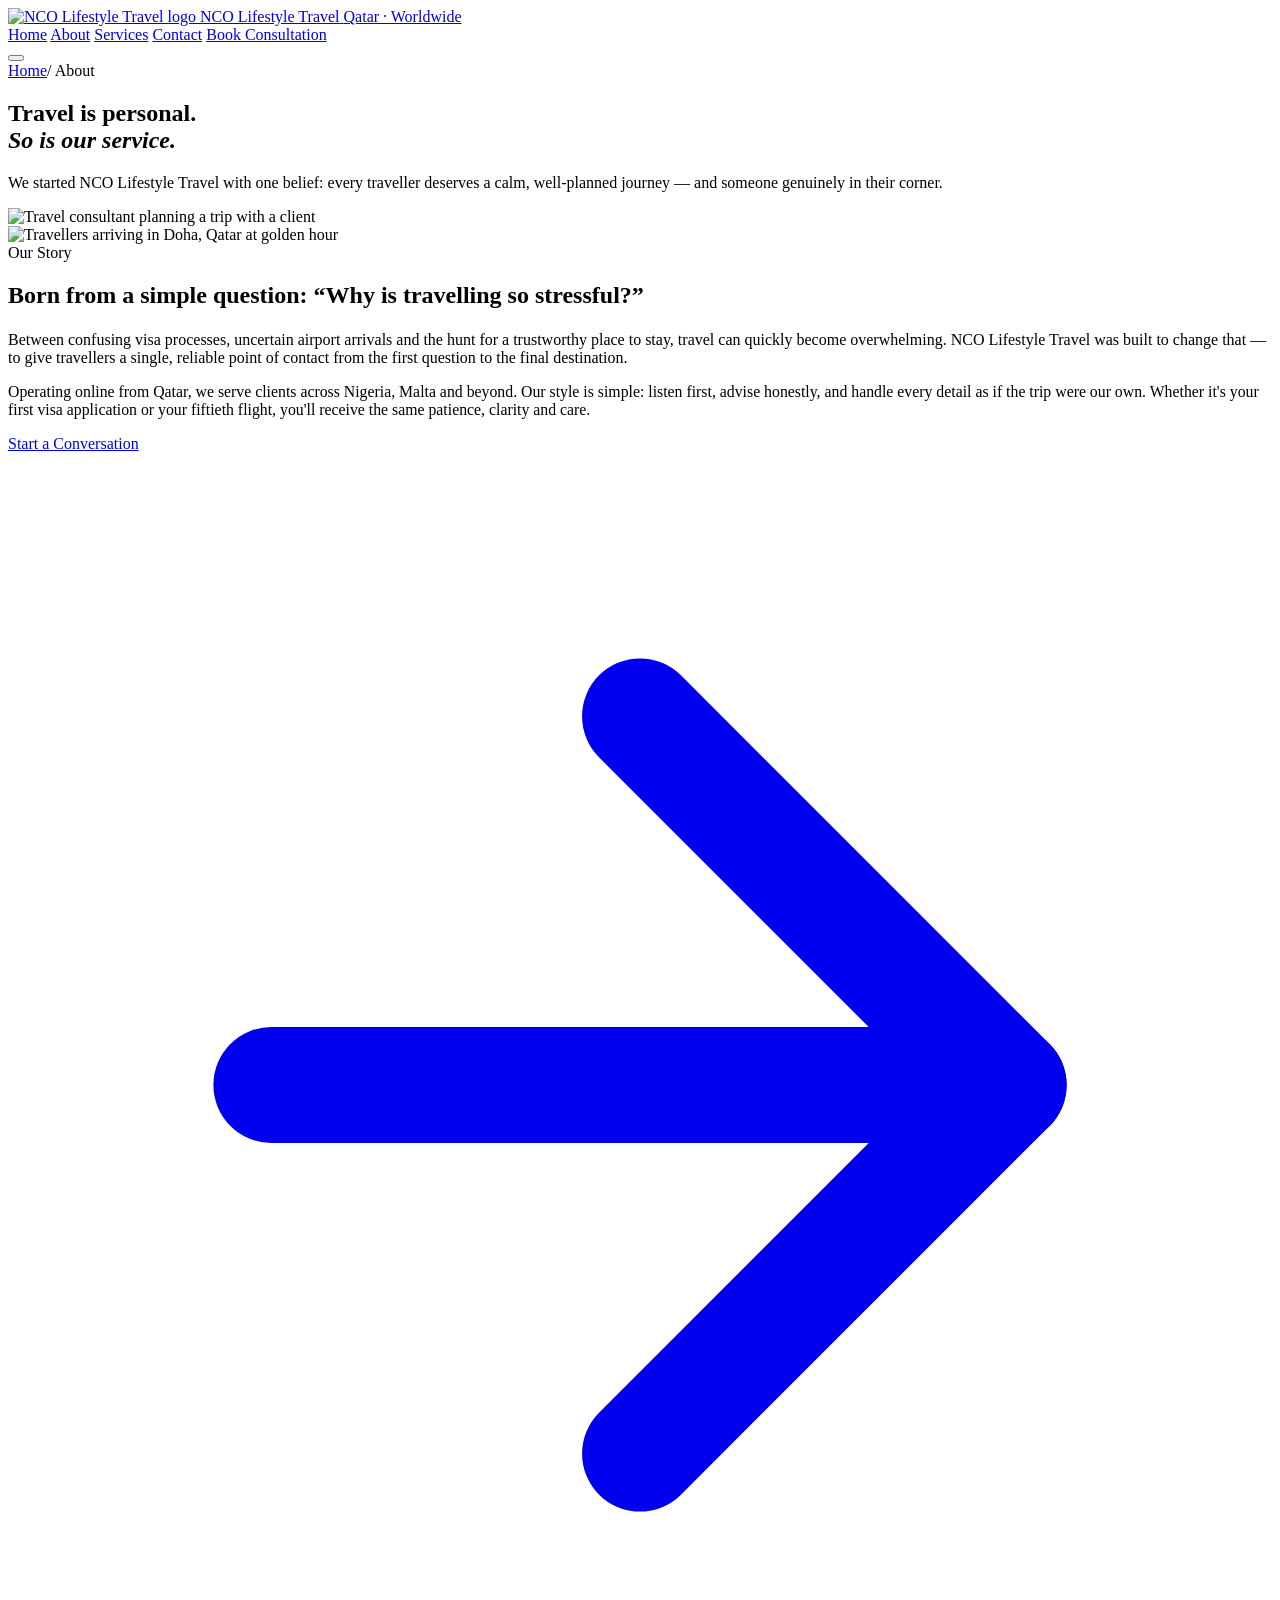
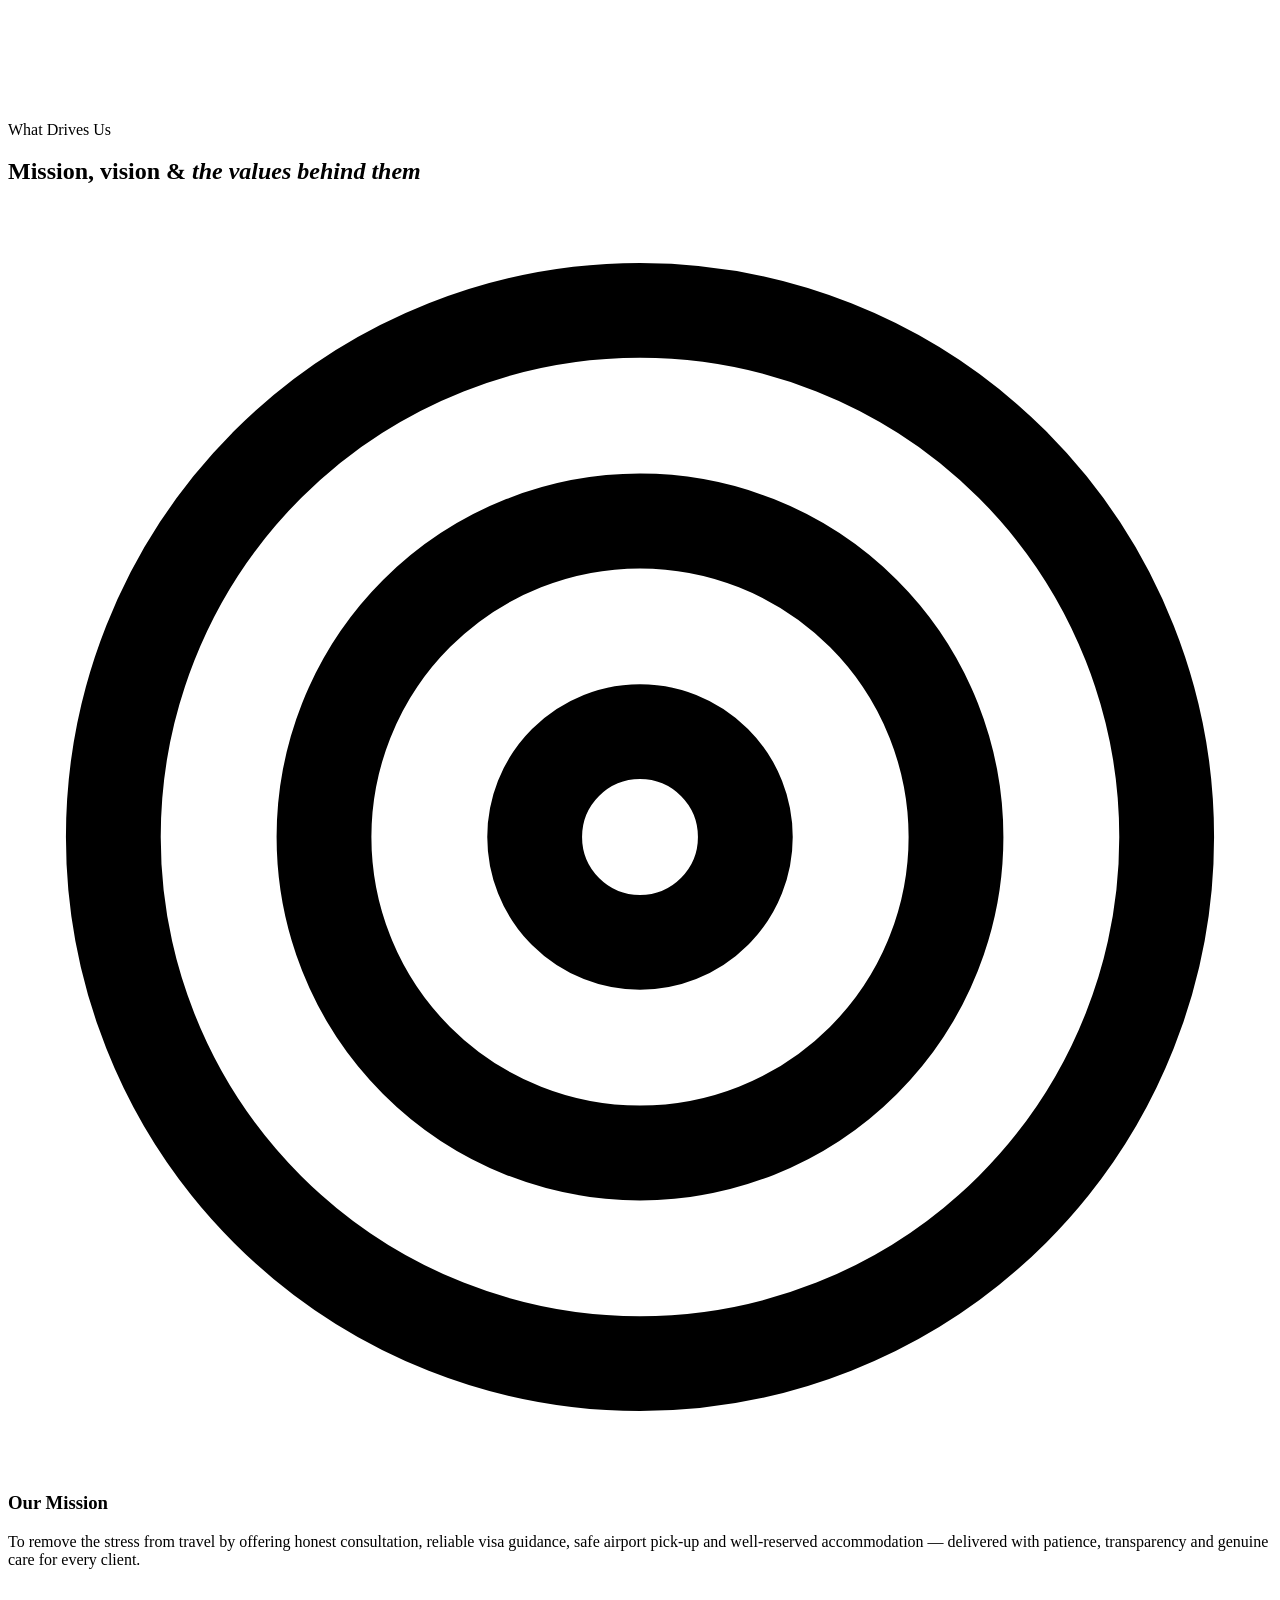
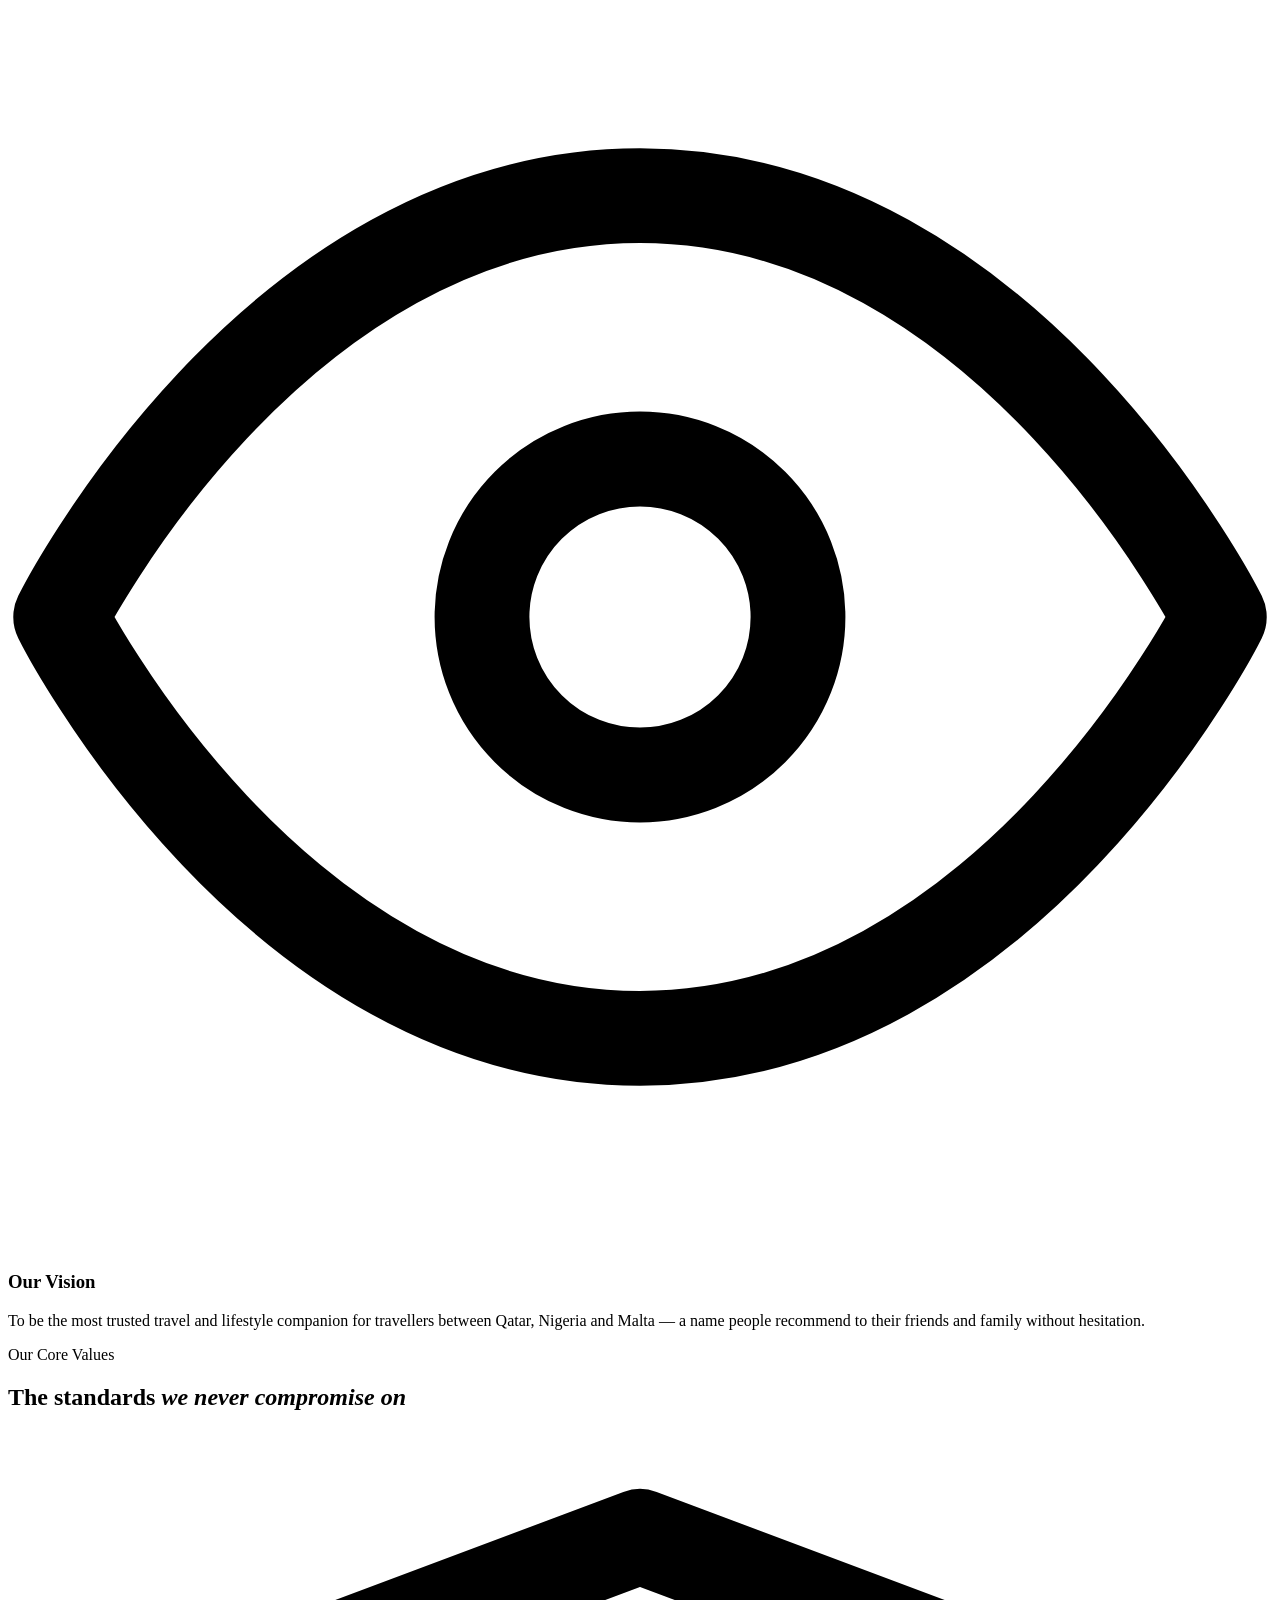
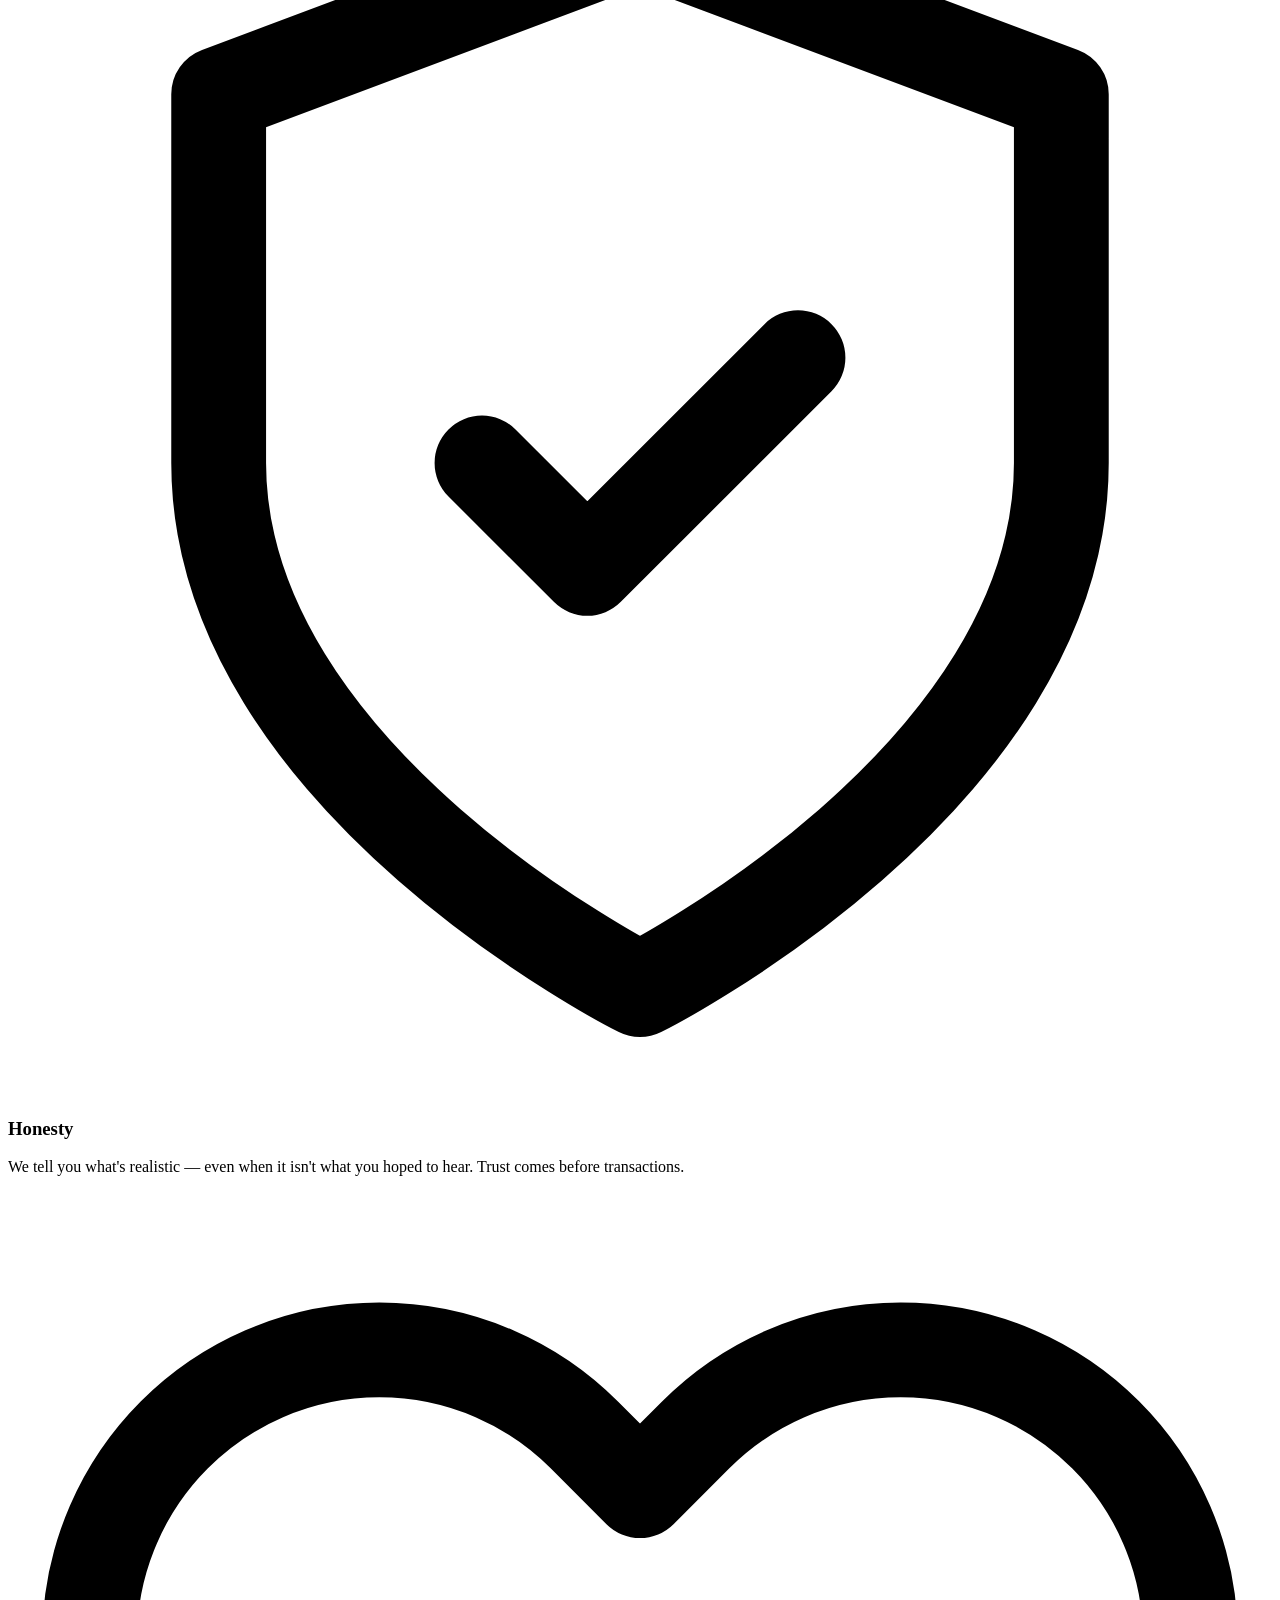
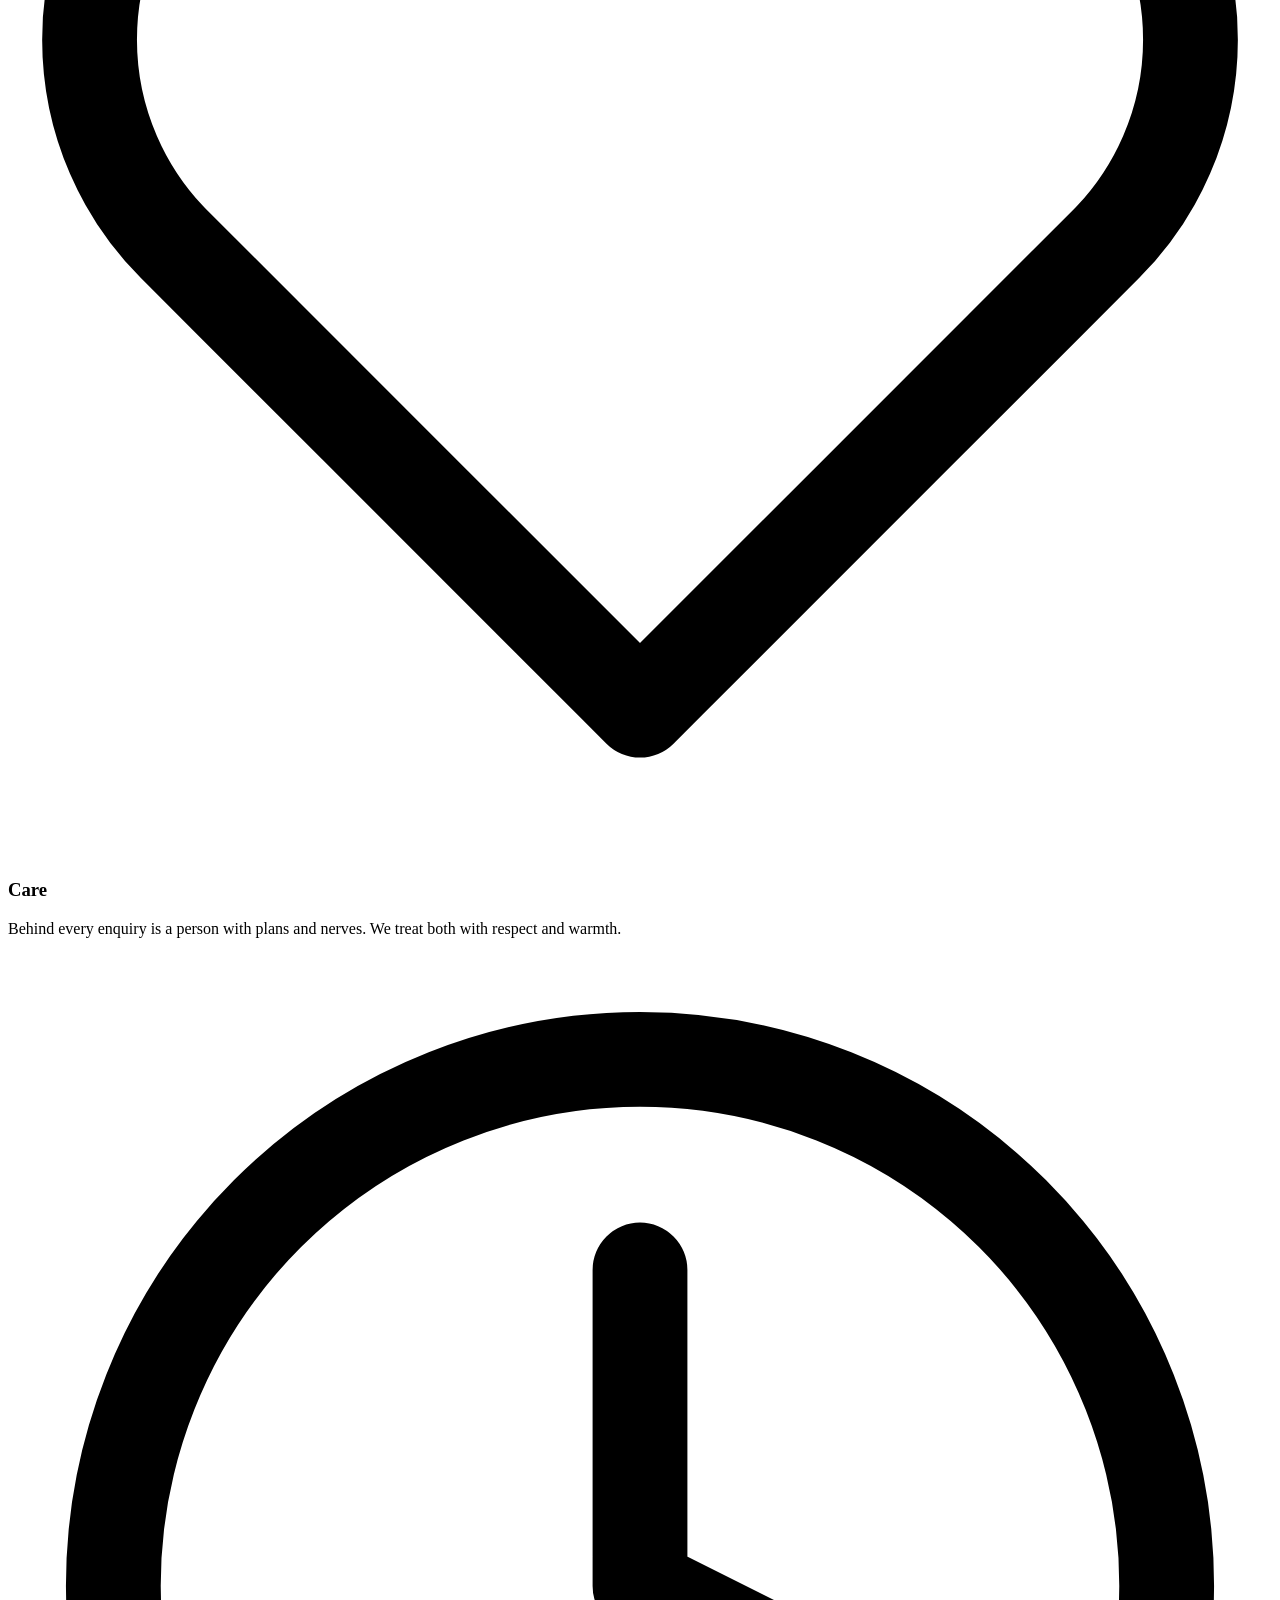
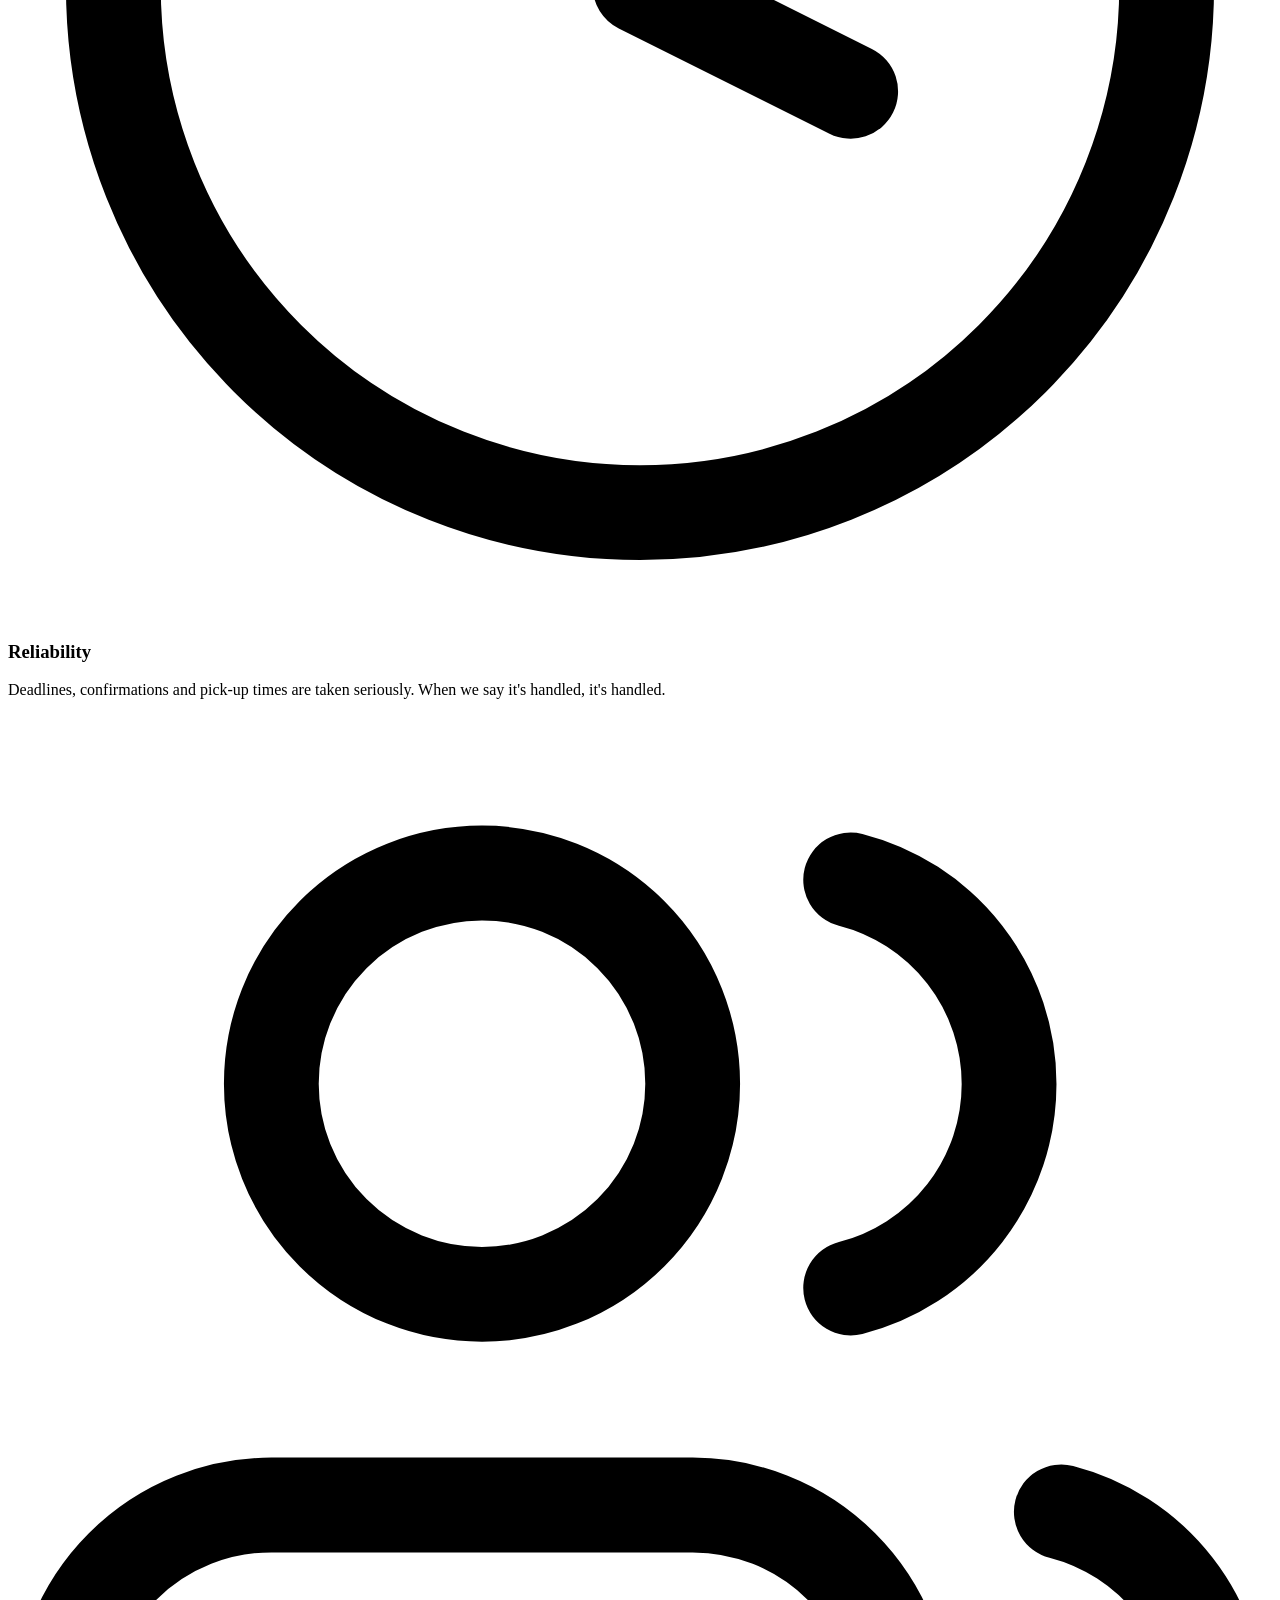
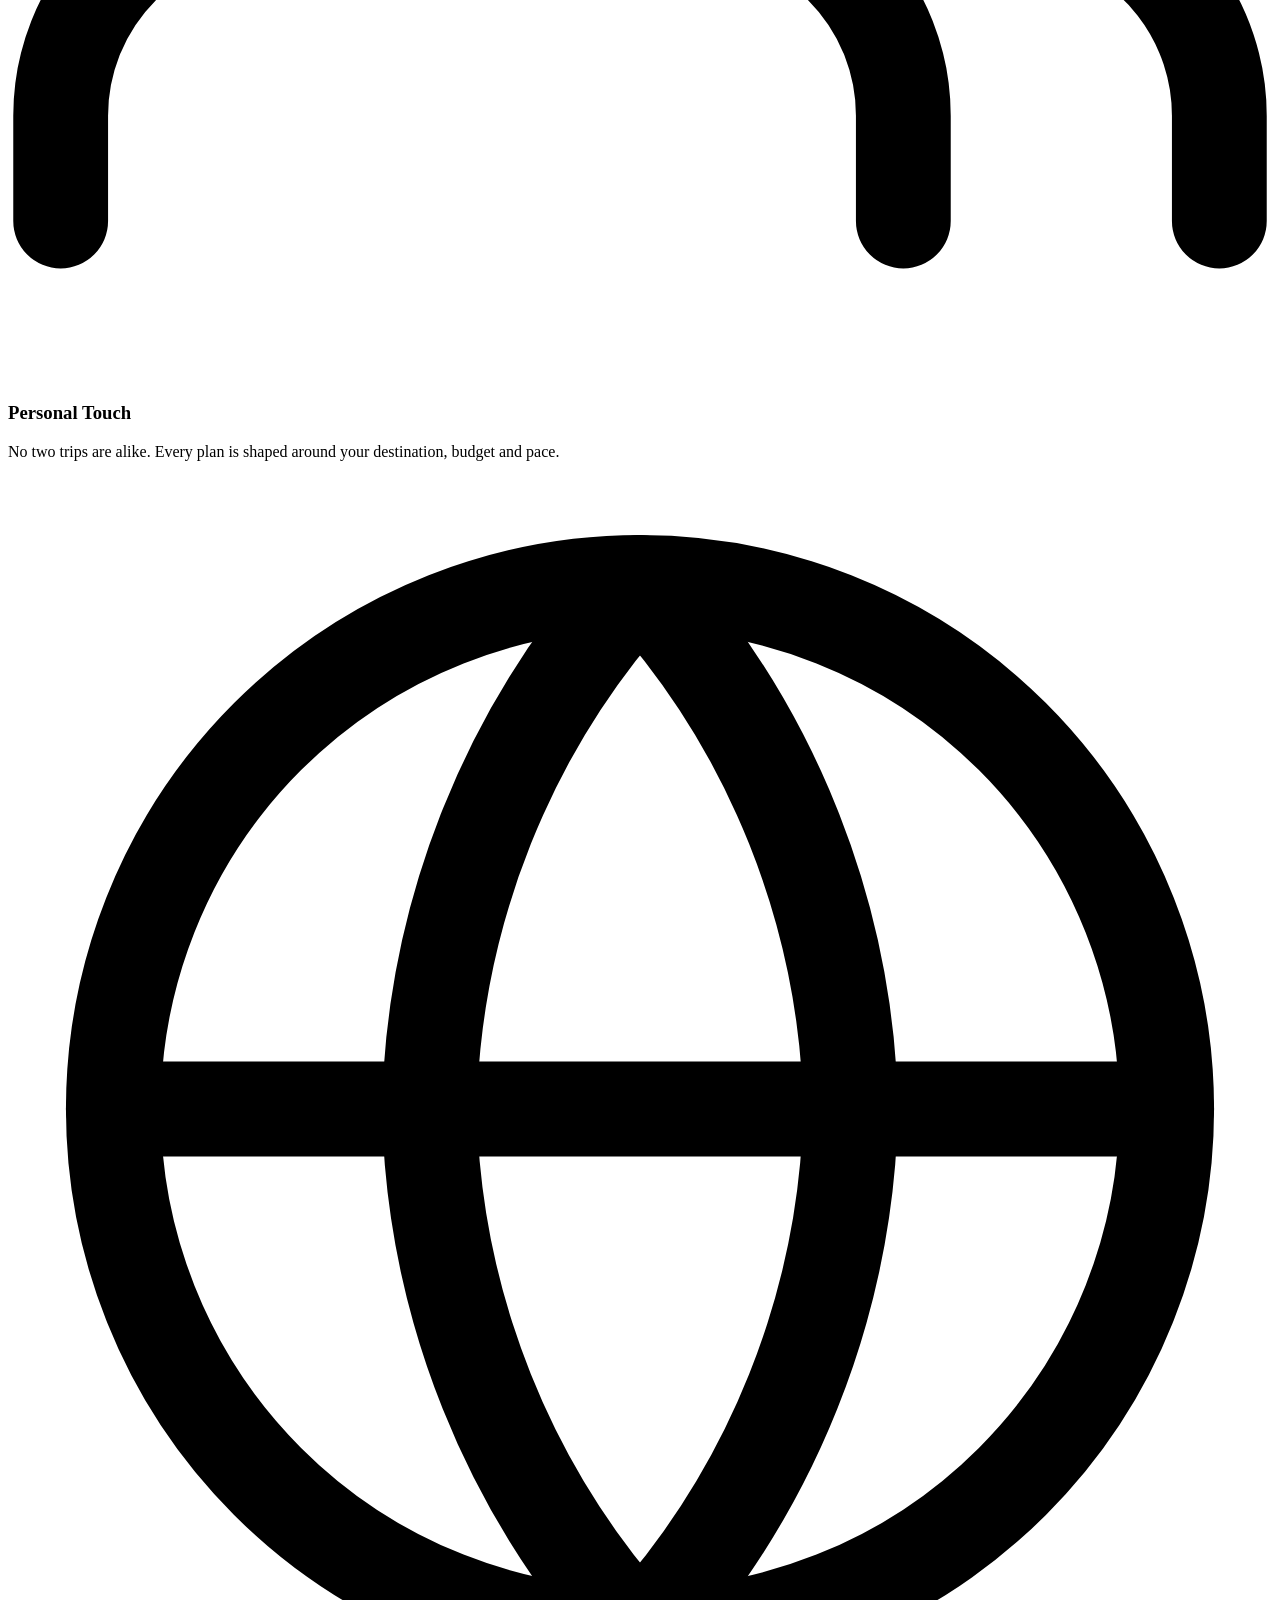
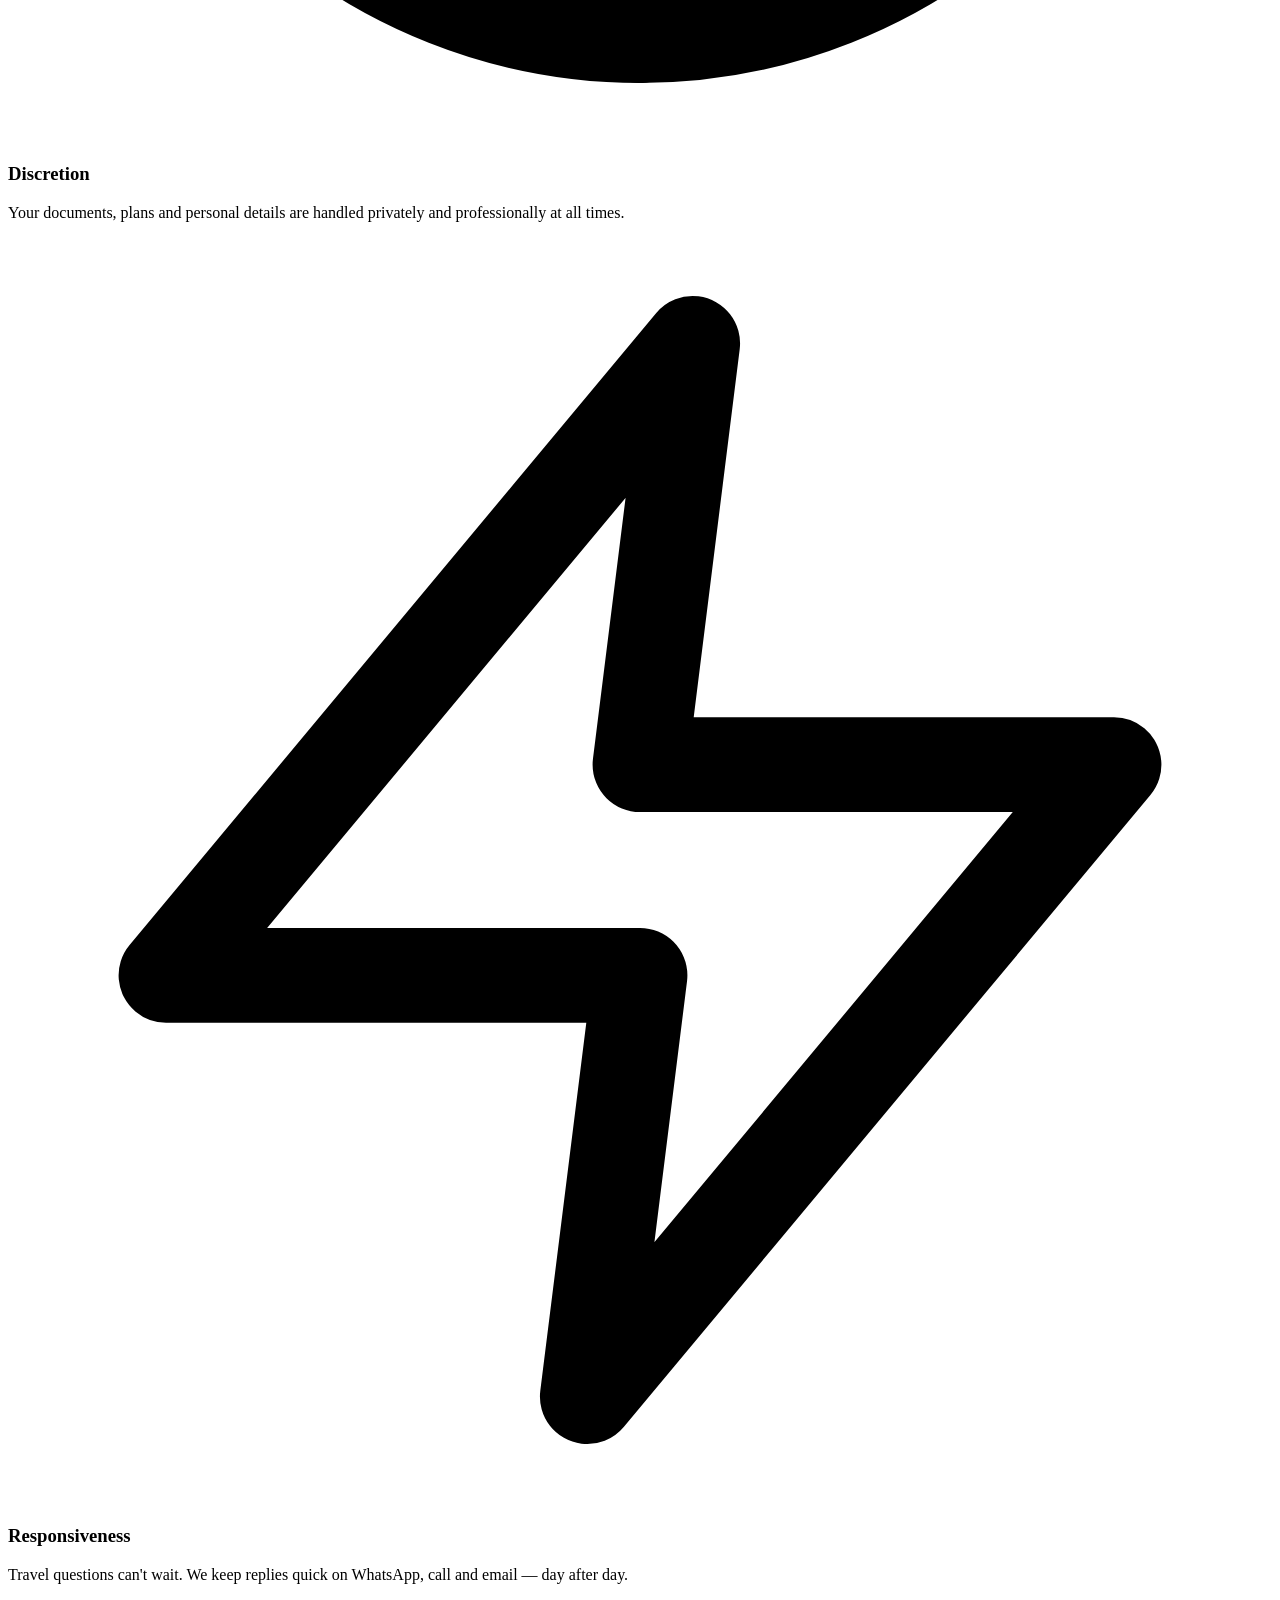
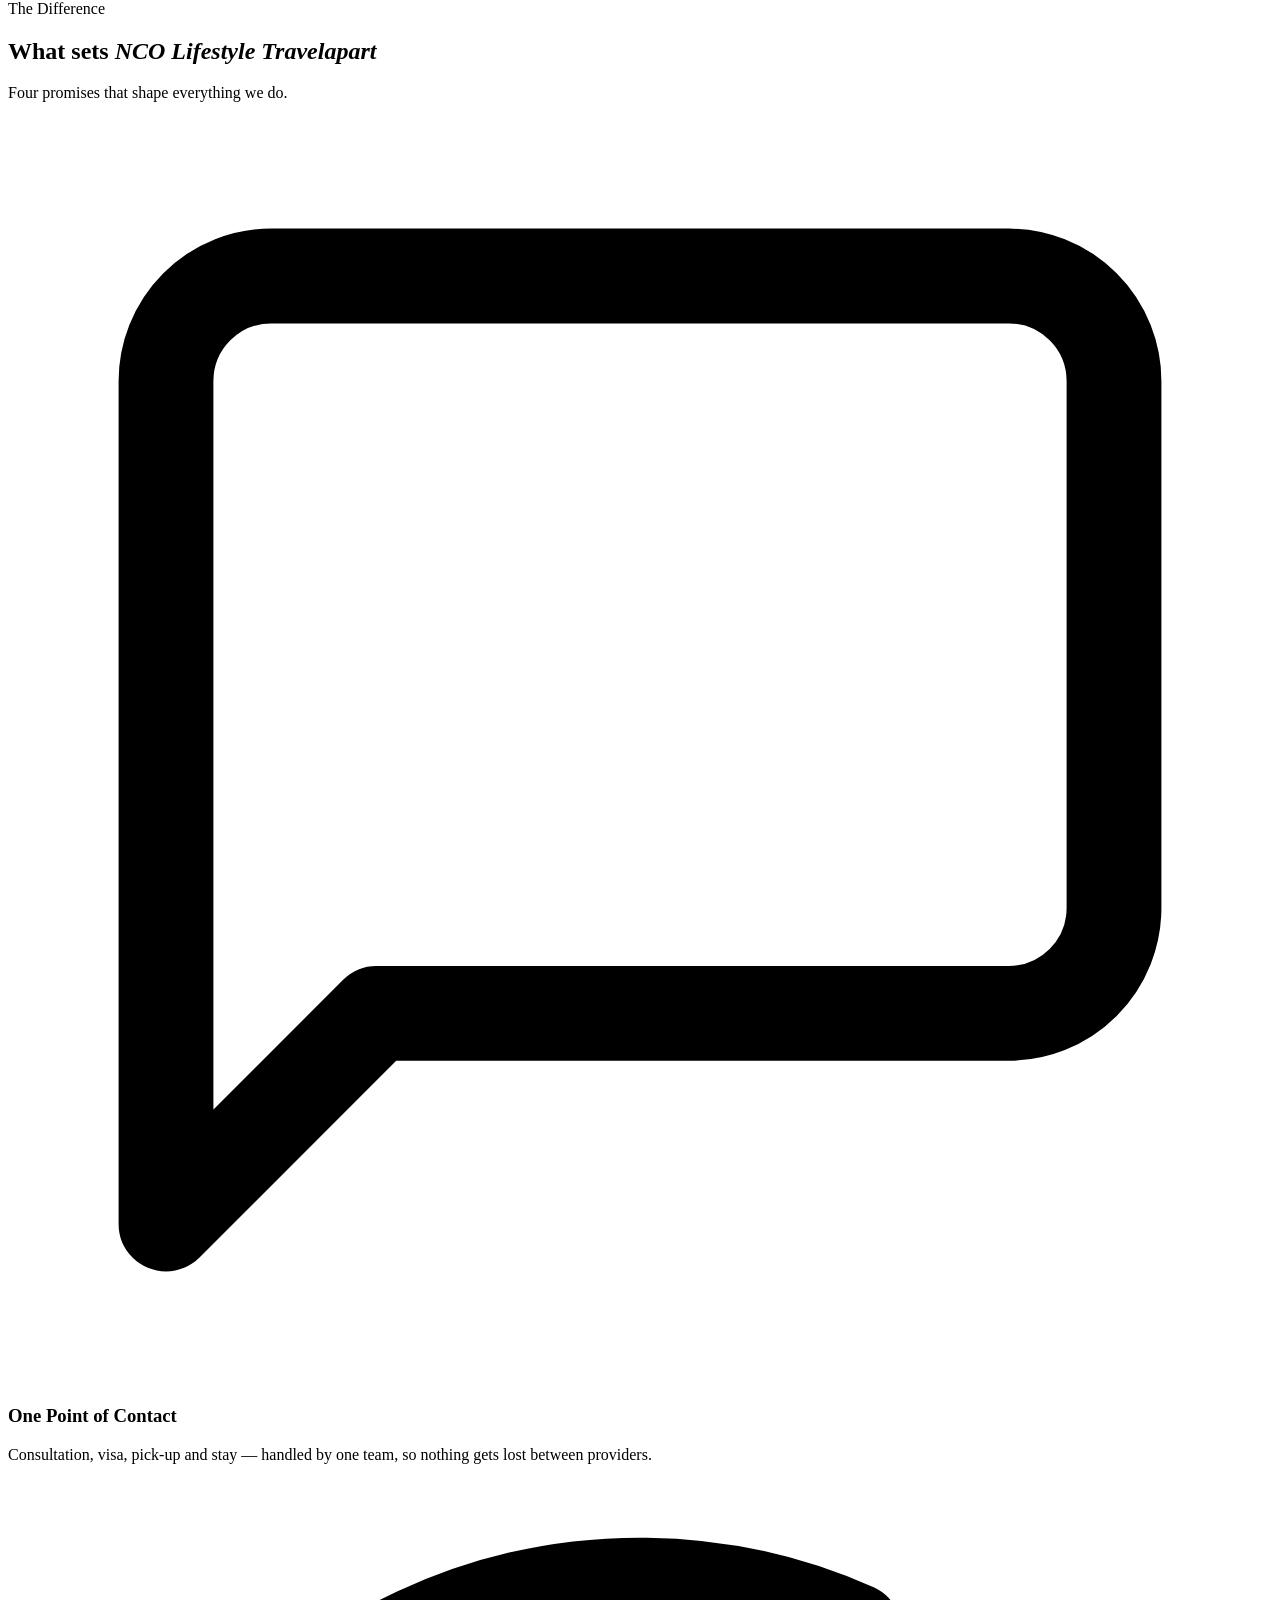
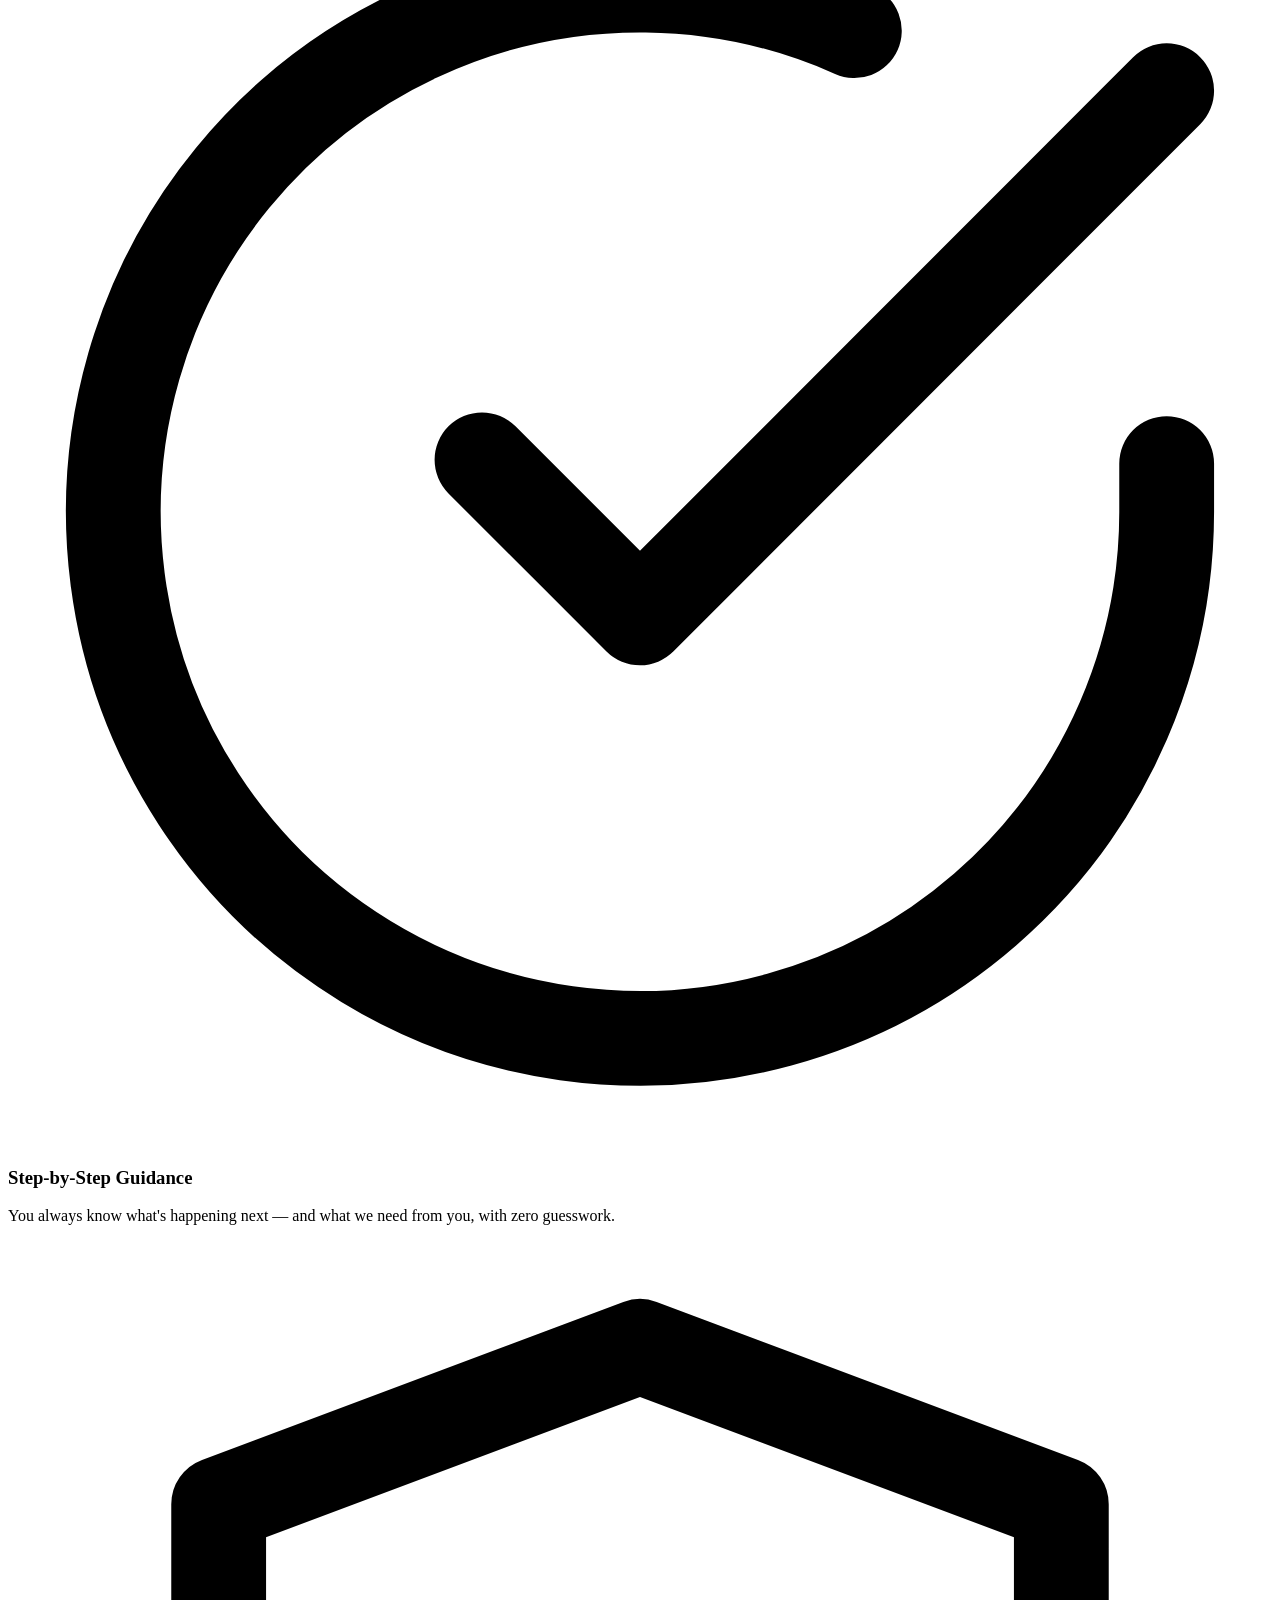
==== about.html @ 2c8f968d "Add files via upload" ====
<!DOCTYPE html>
<html lang="en">
<head>
<meta charset="UTF-8">
<meta name="viewport" content="width=device-width, initial-scale=1.0">
<title>About Us — NCO Lifestyle Travel</title>
<meta name="description" content="Learn about NCO Lifestyle Travel — a Qatar-based online travel service built on honest advice, careful planning and warm hospitality for every traveller.">
<meta name="theme-color" content="#0A3B31">
<link rel="icon" href="assets/favicon.png" type="image/svg+xml">
<link rel="preconnect" href="https://fonts.googleapis.com">
<link rel="preconnect" href="https://fonts.gstatic.com" crossorigin>
<link href="https://fonts.googleapis.com/css2?family=Playfair+Display:ital,wght@0,500;0,600;0,700;0,800;1,500;1,600;1,700&family=Inter:wght@400;500;600;700;800&display=swap" rel="stylesheet">
<link rel="stylesheet" href="css/style.css">
</head>
<body>

<!-- ============ HEADER ============ -->
<header class="site-header" id="siteHeader">
  <div class="nav-wrap">
    <a class="brand" href="index.html" aria-label="NCO Lifestyle Travel — Home">
      <img class="brand__logo" src="assets/logo.png" alt="NCO Lifestyle Travel logo">
      <span class="brand__text">
        <span class="brand__name">NCO Lifestyle Travel</span>
        <span class="brand__tag">Qatar · Worldwide</span>
      </span>
    </a>

    <nav class="nav" id="mainNav" aria-label="Main navigation">
      <a class="nav-link" href="index.html">Home</a>
      <a class="nav-link is-active" href="about.html">About</a>
      <a class="nav-link" href="services.html">Services</a>
      <a class="nav-link" href="contact.html">Contact</a>
      <a class="btn btn--gold nav-cta" href="contact.html#enquiry">Book Consultation</a>
    </nav>

    <button class="nav-toggle" id="navToggle" aria-label="Toggle menu" aria-expanded="false" aria-controls="mainNav">
      <span></span><span></span><span></span>
    </button>
  </div>
</header>
<div class="nav-overlay" id="navOverlay" hidden></div>

<!-- ============ PAGE HERO ============ -->
<section class="page-hero">
  <div class="container page-hero__grid">
    <div class="page-hero__body">
      <div class="crumbs">
      <a href="index.html">Home</a><span>/</span> About
    </div>
      <h1>Travel is personal.<br><em>So is our service.</em></h1>
      <p>We started NCO Lifestyle Travel with one belief: every traveller deserves a calm, well-planned journey — and someone genuinely in their corner.</p>
    </div>
    <div class="page-hero__media">
      <img src="assets/intro-about.jpg" alt="Travel consultant planning a trip with a client">
    </div>
  </div>
</section>

<!-- ============ OUR STORY ============ -->
<section class="section section--cream">
  <div class="container split split--flip">
    <div class="split__media reveal">
      <div class="img-frame">
        <img src="assets/story-about.jpg" alt="Travellers arriving in Doha, Qatar at golden hour">
      </div>
    </div>

    <div class="split__body reveal reveal-delay-1">
      <span class="eyebrow">Our Story</span>
      <h2>Born from a simple question: “Why is travelling so stressful?”</h2>
      <div class="rule"></div>
      <p class="lead" style="margin-top:22px;">
        Between confusing visa processes, uncertain airport arrivals and the hunt for a
        trustworthy place to stay, travel can quickly become overwhelming. NCO Lifestyle Travel was built to change that — to give travellers a single, reliable
        point of contact from the first question to the final destination.
      </p>
      <p style="color:var(--muted); font-size:15.8px;">
        Operating online from Qatar, we serve clients across Nigeria, Malta and beyond.
        Our style is simple: listen first, advise honestly, and handle every detail as if
        the trip were our own. Whether it's your first visa application or your fiftieth
        flight, you'll receive the same patience, clarity and care.
      </p>
      <a class="btn btn--pine" href="contact.html#enquiry" style="margin-top:14px;">
        Start a Conversation
        <svg viewBox="0 0 24 24" fill="none" stroke="currentColor" stroke-width="2.2" stroke-linecap="round" stroke-linejoin="round"><line x1="5" y1="12" x2="19" y2="12"/><polyline points="12 5 19 12 12 19"/></svg>
      </a>
    </div>
  </div>
</section>

<!-- ============ MISSION & VISION ============ -->
<section class="section section--sand">
  <div class="container">
    <div class="section-head reveal">
      <span class="eyebrow">What Drives Us</span>
      <h2 class="section-title">Mission, vision &amp; <em>the values behind them</em></h2>
      <div class="rule"></div>
    </div>

    <div class="duo">
      <div class="panel panel--pine reveal">
        <span class="panel__icon">
          <svg viewBox="0 0 24 24" fill="none" stroke="currentColor" stroke-width="1.8" stroke-linecap="round" stroke-linejoin="round"><circle cx="12" cy="12" r="10"/><circle cx="12" cy="12" r="6"/><circle cx="12" cy="12" r="2"/></svg>
        </span>
        <h3>Our Mission</h3>
        <p>To remove the stress from travel by offering honest consultation, reliable visa
        guidance, safe airport pick-up and well-reserved accommodation — delivered with
        patience, transparency and genuine care for every client.</p>
      </div>

      <div class="panel reveal reveal-delay-1">
        <span class="panel__icon">
          <svg viewBox="0 0 24 24" fill="none" stroke="currentColor" stroke-width="1.8" stroke-linecap="round" stroke-linejoin="round"><path d="M1 12s4-8 11-8 11 8 11 8-4 8-11 8-11-8-11-8z"/><circle cx="12" cy="12" r="3"/></svg>
        </span>
        <h3>Our Vision</h3>
        <p>To be the most trusted travel and lifestyle companion for travellers between
        Qatar, Nigeria and Malta — a name people recommend to their friends and family
        without hesitation.</p>
      </div>
    </div>
  </div>
</section>

<!-- ============ VALUES ============ -->
<section class="section section--cream">
  <div class="container">
    <div class="section-head reveal">
      <span class="eyebrow">Our Core Values</span>
      <h2 class="section-title">The standards <em>we never compromise on</em></h2>
      <div class="rule"></div>
    </div>

    <div class="values">
      <div class="value reveal">
        <span class="value__icon">
          <svg viewBox="0 0 24 24" fill="none" stroke="currentColor" stroke-width="1.8" stroke-linecap="round" stroke-linejoin="round"><path d="M12 22s8-4 8-10V5l-8-3-8 3v7c0 6 8 10 8 10z"/><polyline points="9 12 11 14 15 10"/></svg>
        </span>
        <h3>Honesty</h3>
        <p>We tell you what's realistic — even when it isn't what you hoped to hear. Trust comes before transactions.</p>
      </div>

      <div class="value reveal reveal-delay-1">
        <span class="value__icon">
          <svg viewBox="0 0 24 24" fill="none" stroke="currentColor" stroke-width="1.8" stroke-linecap="round" stroke-linejoin="round"><path d="M20.84 4.61a5.5 5.5 0 0 0-7.78 0L12 5.67l-1.06-1.06a5.5 5.5 0 0 0-7.78 7.78l1.06 1.06L12 21.23l7.78-7.78 1.06-1.06a5.5 5.5 0 0 0 0-7.78z"/></svg>
        </span>
        <h3>Care</h3>
        <p>Behind every enquiry is a person with plans and nerves. We treat both with respect and warmth.</p>
      </div>

      <div class="value reveal reveal-delay-2">
        <span class="value__icon">
          <svg viewBox="0 0 24 24" fill="none" stroke="currentColor" stroke-width="1.8" stroke-linecap="round" stroke-linejoin="round"><circle cx="12" cy="12" r="10"/><polyline points="12 6 12 12 16 14"/></svg>
        </span>
        <h3>Reliability</h3>
        <p>Deadlines, confirmations and pick-up times are taken seriously. When we say it's handled, it's handled.</p>
      </div>

      <div class="value reveal">
        <span class="value__icon">
          <svg viewBox="0 0 24 24" fill="none" stroke="currentColor" stroke-width="1.8" stroke-linecap="round" stroke-linejoin="round"><path d="M17 21v-2a4 4 0 0 0-4-4H5a4 4 0 0 0-4 4v2"/><circle cx="9" cy="7" r="4"/><path d="M23 21v-2a4 4 0 0 0-3-3.87"/><path d="M16 3.13a4 4 0 0 1 0 7.75"/></svg>
        </span>
        <h3>Personal Touch</h3>
        <p>No two trips are alike. Every plan is shaped around your destination, budget and pace.</p>
      </div>

      <div class="value reveal reveal-delay-1">
        <span class="value__icon">
          <svg viewBox="0 0 24 24" fill="none" stroke="currentColor" stroke-width="1.8" stroke-linecap="round" stroke-linejoin="round"><circle cx="12" cy="12" r="10"/><line x1="2" y1="12" x2="22" y2="12"/><path d="M12 2a15.3 15.3 0 0 1 4 10 15.3 15.3 0 0 1-4 10 15.3 15.3 0 0 1-4-10 15.3 15.3 0 0 1 4-10z"/></svg>
        </span>
        <h3>Discretion</h3>
        <p>Your documents, plans and personal details are handled privately and professionally at all times.</p>
      </div>

      <div class="value reveal reveal-delay-2">
        <span class="value__icon">
          <svg viewBox="0 0 24 24" fill="none" stroke="currentColor" stroke-width="1.8" stroke-linecap="round" stroke-linejoin="round"><polygon points="13 2 3 14 12 14 11 22 21 10 12 10 13 2"/></svg>
        </span>
        <h3>Responsiveness</h3>
        <p>Travel questions can't wait. We keep replies quick on WhatsApp, call and email — day after day.</p>
      </div>
    </div>
  </div>
</section>

<!-- ============ WHY CHOOSE US ============ -->
<section class="section section--pine">
  <div class="container">
    <div class="section-head reveal">
      <span class="eyebrow">The Difference</span>
      <h2 class="section-title">What sets <em>NCO Lifestyle Travelapart</em></h2>
      <p class="lead">Four promises that shape everything we do.</p>
      <div class="rule"></div>
    </div>

    <div class="features">
      <div class="feature reveal">
        <span class="feature__icon">
          <svg viewBox="0 0 24 24" fill="none" stroke="currentColor" stroke-width="1.8" stroke-linecap="round" stroke-linejoin="round"><path d="M21 15a2 2 0 0 1-2 2H7l-4 4V5a2 2 0 0 1 2-2h14a2 2 0 0 1 2 2z"/></svg>
        </span>
        <h3>One Point of Contact</h3>
        <p>Consultation, visa, pick-up and stay — handled by one team, so nothing gets lost between providers.</p>
      </div>
      <div class="feature reveal reveal-delay-1">
        <span class="feature__icon">
          <svg viewBox="0 0 24 24" fill="none" stroke="currentColor" stroke-width="1.8" stroke-linecap="round" stroke-linejoin="round"><path d="M22 11.08V12a10 10 0 1 1-5.93-9.14"/><polyline points="22 4 12 14.01 9 11.01"/></svg>
        </span>
        <h3>Step-by-Step Guidance</h3>
        <p>You always know what's happening next — and what we need from you, with zero guesswork.</p>
      </div>
      <div class="feature reveal reveal-delay-2">
        <span class="feature__icon">
          <svg viewBox="0 0 24 24" fill="none" stroke="currentColor" stroke-width="1.8" stroke-linecap="round" stroke-linejoin="round"><path d="M12 22s8-4 8-10V5l-8-3-8 3v7c0 6 8 10 8 10z"/></svg>
        </span>
        <h3>Safe &amp; Verified</h3>
        <p>Carefully vetted transport and accommodation options — quality you can settle into confidently.</p>
      </div>
      <div class="feature reveal reveal-delay-3">
        <span class="feature__icon">
          <svg viewBox="0 0 24 24" fill="none" stroke="currentColor" stroke-width="1.8" stroke-linecap="round" stroke-linejoin="round"><path d="M4 19.5A2.5 2.5 0 0 1 6.5 17H20"/><path d="M6.5 2H20v20H6.5A2.5 2.5 0 0 1 4 19.5v-15A2.5 2.5 0 0 1 6.5 2z"/></svg>
        </span>
        <h3>Guidance, Not Guesswork</h3>
        <p>Clear checklists and honest advice drawn from real routes: Qatar, Nigeria, Malta and beyond.</p>
      </div>
    </div>
  </div>
</section>

<!-- ============ CTA STRIP ============ -->
<section class="section section--tight cta-strip">
  <div class="container reveal">
    <span class="eyebrow">Let's Talk</span>
    <h2>Ready to travel with confidence?</h2>
    <p class="lead">Send us a message today — we'll reply with clear next steps and honest advice, no obligation.</p>
    <div class="cta-strip__row">
      <a class="btn btn--gold btn--lg" href="https://wa.me/2348100601817?text=Hello%20NCO%20Lifestyle%20Travel%2C%20I%20would%20like%20to%20enquire." target="_blank" rel="noopener">
        <svg viewBox="0 0 24 24" fill="none" stroke="currentColor" stroke-width="2" stroke-linecap="round" stroke-linejoin="round"><path d="M21 11.5a8.38 8.38 0 0 1-.9 3.8 8.5 8.5 0 0 1-7.6 4.7 8.38 8.38 0 0 1-3.8-.9L3 21l1.9-5.7a8.38 8.38 0 0 1-.9-3.8 8.5 8.5 0 0 1 4.7-7.6 8.38 8.38 0 0 1 3.8-.9h.5a8.48 8.48 0 0 1 8 8v.5z"/></svg>
        WhatsApp Us
      </a>
      <a class="btn btn--outline btn--lg" href="contact.html#enquiry">Send an Enquiry</a>
    </div>
  </div>
</section>

<!-- ============ FOOTER ============ -->
<footer class="site-footer">
  <div class="container">
    <div class="footer-grid">
      <div class="footer-brand">
        <a class="brand" href="index.html">
          <img class="brand__logo" src="assets/logo.png" alt="NCO Lifestyle Travel logo">
          <span class="brand__text">
            <span class="brand__name">NCO Lifestyle Travel</span>
            <span class="brand__tag">Qatar · Worldwide</span>
          </span>
        </a>
        <p>Your trusted online travel companion — consultation, visa guidance, airport pick-up and accommodation, all in one place. Based in Qatar, serving the world.</p>
        <div class="footer-flags">
          <span>🇳🇬 NG</span>
          <span>🇲🇹 MT</span>
          <span>🇶🇦 QA</span>
        </div>
      </div>

      <div>
        <h4>Quick Links</h4>
        <ul class="footer-links">
          <li><a href="index.html">Home</a></li>
          <li><a href="about.html">About Us</a></li>
          <li><a href="services.html">Services</a></li>
          <li><a href="contact.html">Contact</a></li>
          <li><a href="contact.html#faq">FAQs</a></li>
        </ul>
      </div>

      <div>
        <h4>Our Services</h4>
        <ul class="footer-links">
          <li><a href="services.html#consultation">Consultation</a></li>
          <li><a href="services.html#visa">Visa Guidance</a></li>
          <li><a href="services.html#pickup">Airport Pick-up</a></li>
          <li><a href="services.html#stay">Accommodation</a></li>
        </ul>
      </div>

      <div>
        <h4>Get In Touch</h4>
        <ul class="footer-contact footer-links">
          <li>
            <svg viewBox="0 0 24 24" fill="none" stroke="currentColor" stroke-width="2" stroke-linecap="round" stroke-linejoin="round"><path d="M22 16.92v3a2 2 0 0 1-2.18 2 19.79 19.79 0 0 1-8.63-3.07 19.5 19.5 0 0 1-6-6 19.79 19.79 0 0 1-3.07-8.67A2 2 0 0 1 4.11 2h3a2 2 0 0 1 2 1.72 12.84 12.84 0 0 0 .7 2.81 2 2 0 0 1-.45 2.11L8.09 9.91a16 16 0 0 0 6 6l1.27-1.27a2 2 0 0 1 2.11-.45 12.84 12.84 0 0 0 2.81.7A2 2 0 0 1 22 16.92z"/></svg>
            <a href="tel:+2348100601817">+234 810 060 1817</a>
          </li>
          <li>
            <svg viewBox="0 0 24 24" fill="none" stroke="currentColor" stroke-width="2" stroke-linecap="round" stroke-linejoin="round"><path d="M21 11.5a8.38 8.38 0 0 1-.9 3.8 8.5 8.5 0 0 1-7.6 4.7 8.38 8.38 0 0 1-3.8-.9L3 21l1.9-5.7a8.38 8.38 0 0 1-.9-3.8 8.5 8.5 0 0 1 4.7-7.6 8.38 8.38 0 0 1 3.8-.9h.5a8.48 8.48 0 0 1 8 8v.5z"/></svg>
            <a href="https://wa.me/2348100601817" target="_blank" rel="noopener">Chat on WhatsApp</a>
          </li>
          <li>
            <svg viewBox="0 0 24 24" fill="none" stroke="currentColor" stroke-width="2" stroke-linecap="round" stroke-linejoin="round"><path d="M21 10c0 7-9 13-9 13s-9-6-9-13a9 9 0 0 1 18 0z"/><circle cx="12" cy="10" r="3"/></svg>
            <span>Doha, Qatar · Online services</span>
          </li>
          <li>
            <svg viewBox="0 0 24 24" fill="none" stroke="currentColor" stroke-width="2" stroke-linecap="round" stroke-linejoin="round"><circle cx="12" cy="12" r="10"/><polyline points="12 6 12 12 16 14"/></svg>
            <span>Daily · 9:00 AM – 10:00 PM (GMT+3)</span>
          </li>
        </ul>
      </div>
    </div>

    <div class="footer-bottom">
      <span>© <span id="year">2026</span> NCO Lifestyle Travel. All rights reserved.</span>
      <span>Crafted with care in Qatar 🇶🇦 · <a href="contact.html">Contact us</a></span>
      <div class="footer-social">
        <a href="#" aria-label="Instagram" title="Instagram">
          <svg viewBox="0 0 24 24" fill="none" stroke="currentColor" stroke-width="1.8" stroke-linecap="round" stroke-linejoin="round"><rect x="2" y="2" width="20" height="20" rx="5"/><circle cx="12" cy="12" r="4.2"/><circle cx="17.5" cy="6.5" r="1.2" fill="currentColor" stroke="none"/></svg>
        </a>
        <a href="#" aria-label="TikTok" title="TikTok">
          <svg viewBox="0 0 24 24" fill="none" stroke="currentColor" stroke-width="1.8" stroke-linecap="round" stroke-linejoin="round"><path d="M9 12a4 4 0 1 0 4 4V4c.6 2.8 2.6 4.8 5.5 5.2"/></svg>
        </a>
        <a href="https://wa.me/2348100601817" target="_blank" rel="noopener" aria-label="WhatsApp" title="WhatsApp">
          <svg viewBox="0 0 24 24" fill="none" stroke="currentColor" stroke-width="1.8" stroke-linecap="round" stroke-linejoin="round"><path d="M21 11.5a8.38 8.38 0 0 1-.9 3.8 8.5 8.5 0 0 1-7.6 4.7 8.38 8.38 0 0 1-3.8-.9L3 21l1.9-5.7a8.38 8.38 0 0 1-.9-3.8 8.5 8.5 0 0 1 4.7-7.6 8.38 8.38 0 0 1 3.8-.9h.5a8.48 8.48 0 0 1 8 8v.5z"/></svg>
        </a>
      </div>
    </div>
  </div>
</footer>

<!-- Floating WhatsApp -->
<a class="wa-float" href="https://wa.me/2348100601817?text=Hello%20NCO%20Lifestyle%20Travel!" target="_blank" rel="noopener" aria-label="Chat with us on WhatsApp">
  <svg viewBox="0 0 24 24" fill="none" stroke="currentColor" stroke-width="2" stroke-linecap="round" stroke-linejoin="round"><path d="M21 11.5a8.38 8.38 0 0 1-.9 3.8 8.5 8.5 0 0 1-7.6 4.7 8.38 8.38 0 0 1-3.8-.9L3 21l1.9-5.7a8.38 8.38 0 0 1-.9-3.8 8.5 8.5 0 0 1 4.7-7.6 8.38 8.38 0 0 1 3.8-.9h.5a8.48 8.48 0 0 1 8 8v.5z"/></svg>
  <span>Chat with us</span>
</a>

<button class="to-top" id="toTop" aria-label="Back to top">
  <svg viewBox="0 0 24 24" fill="none" stroke="currentColor" stroke-width="2.2" stroke-linecap="round" stroke-linejoin="round"><line x1="12" y1="19" x2="12" y2="5"/><polyline points="5 12 12 5 19 12"/></svg>
</button>

<script src="js/main.js"></script>
</body>
</html>
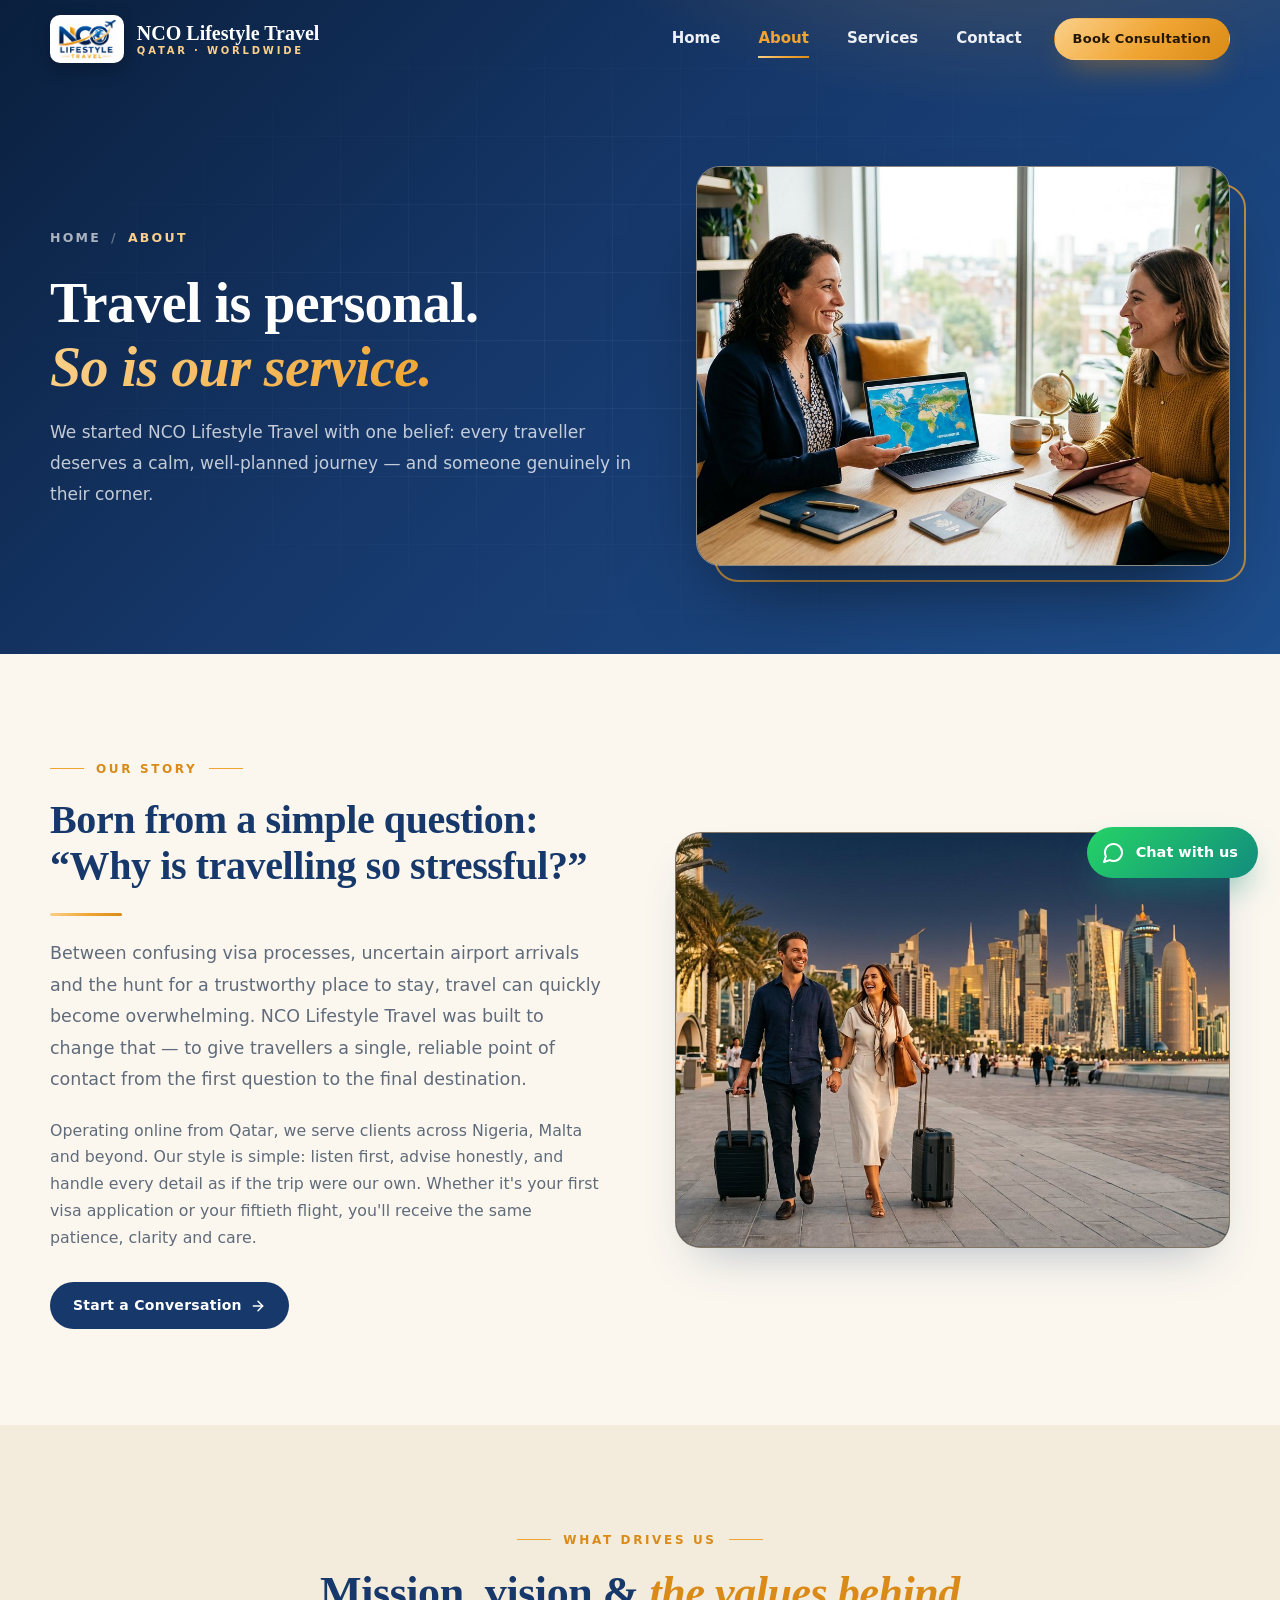
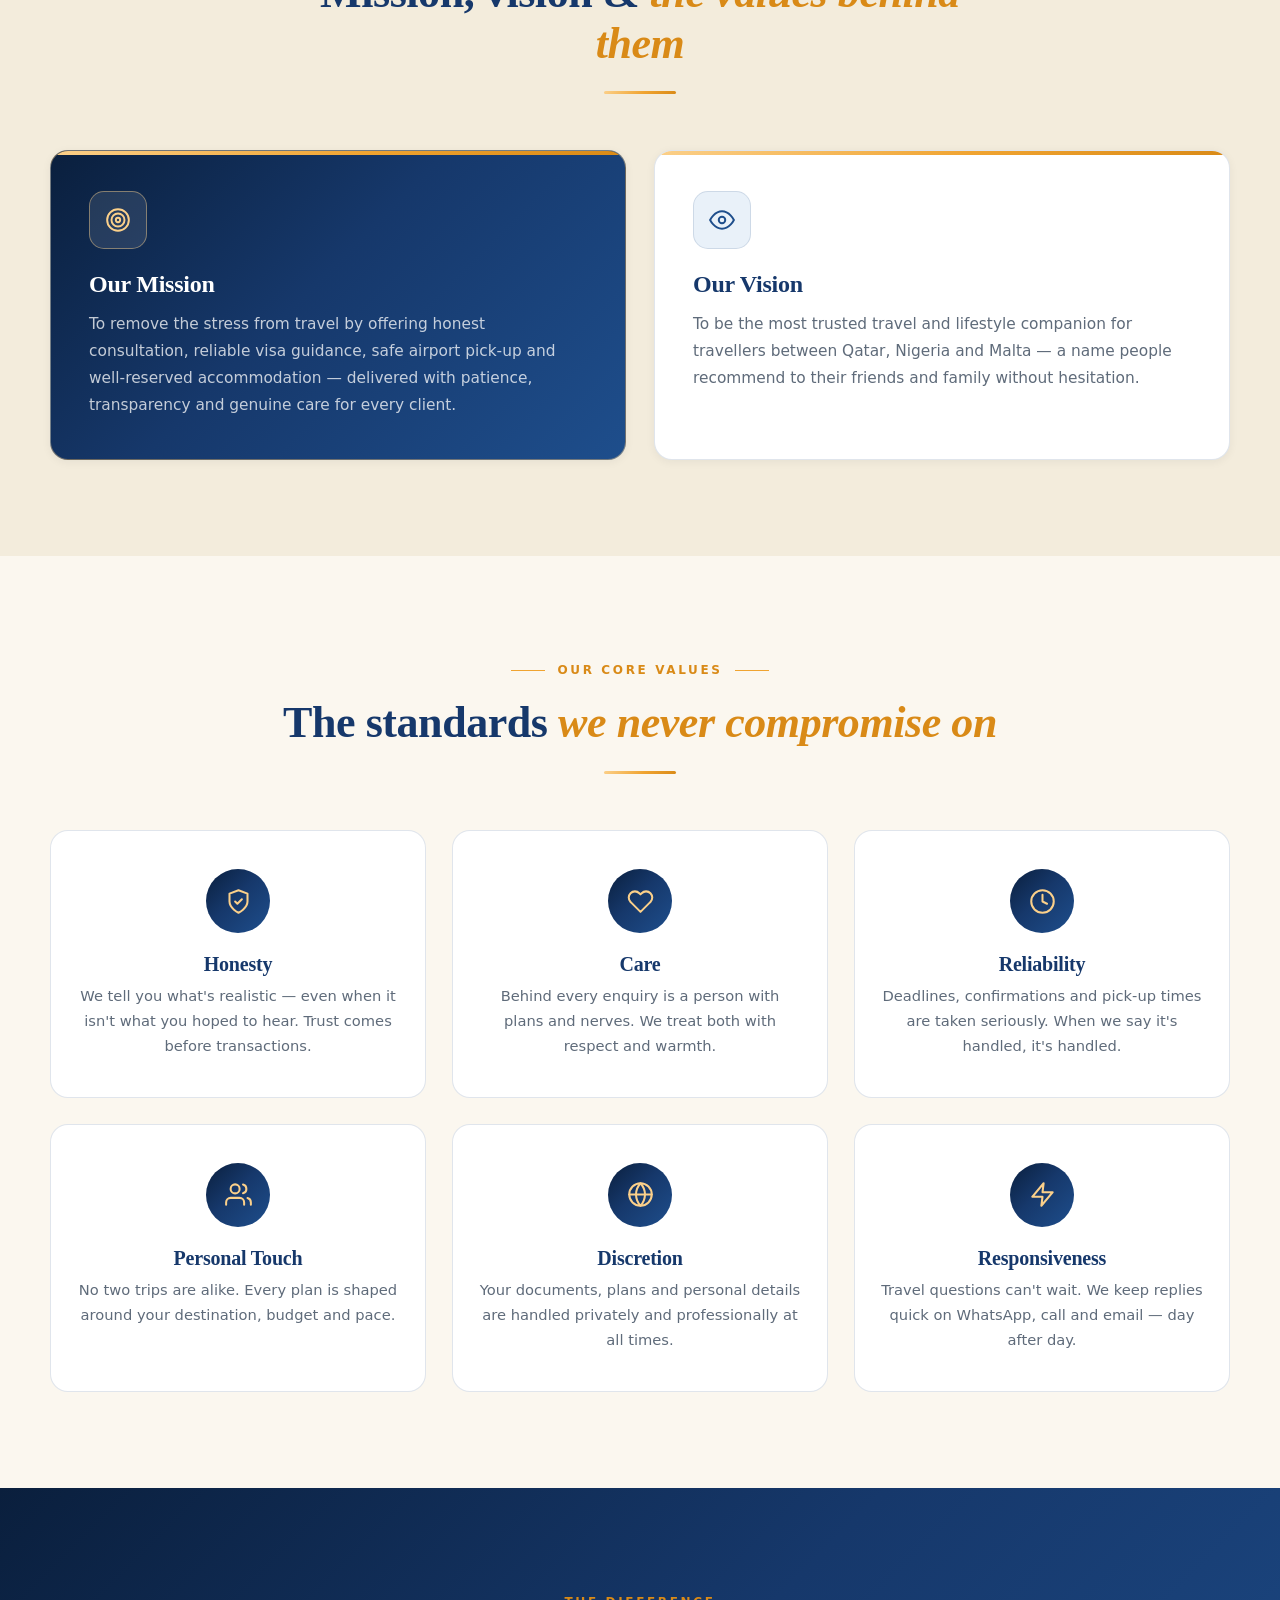
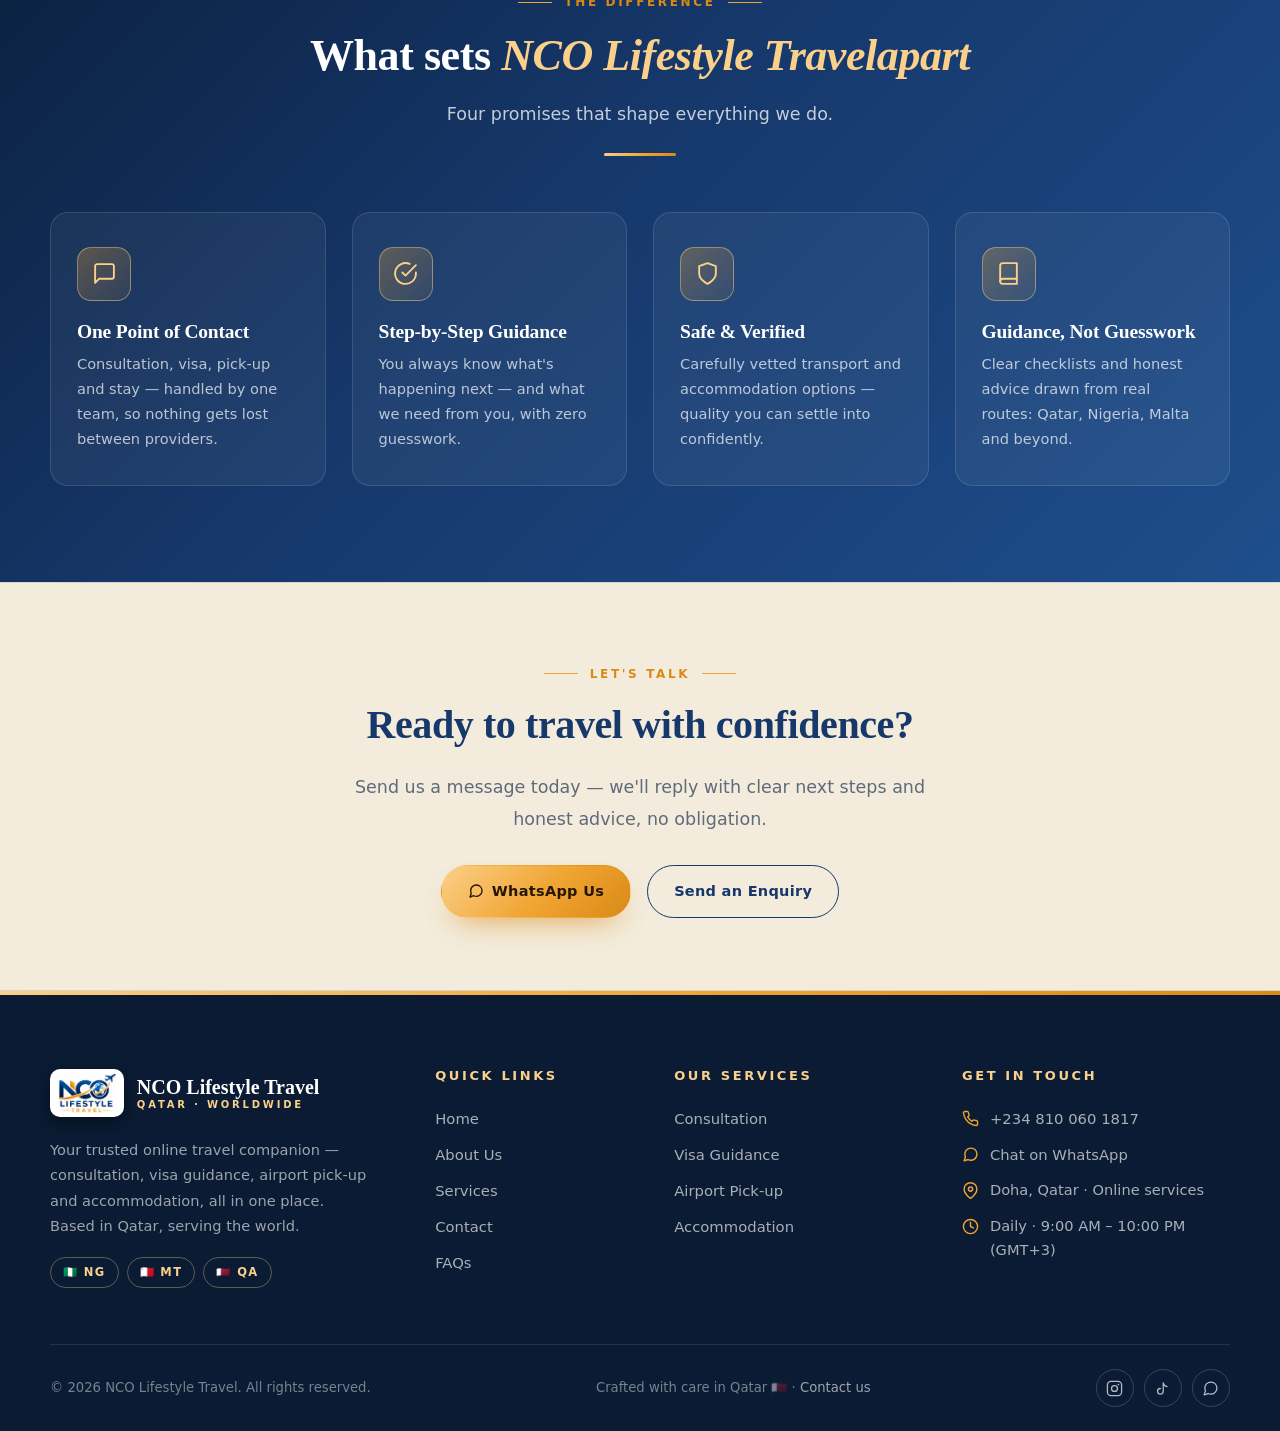
==== commit 038d95c1: "Add files via upload" ====
--- a/about.html
+++ b/about.html
@@ -5,11 +5,9 @@
 <meta name="viewport" content="width=device-width, initial-scale=1.0">
 <title>About Us — NCO Lifestyle Travel</title>
 <meta name="description" content="Learn about NCO Lifestyle Travel — a Qatar-based online travel service built on honest advice, careful planning and warm hospitality for every traveller.">
-<meta name="theme-color" content="#0A3B31">
+<meta name="theme-color" content="#16386B">
 <link rel="icon" href="assets/favicon.png" type="image/svg+xml">
-<link rel="preconnect" href="https://fonts.googleapis.com">
-<link rel="preconnect" href="https://fonts.gstatic.com" crossorigin>
-<link href="https://fonts.googleapis.com/css2?family=Playfair+Display:ital,wght@0,500;0,600;0,700;0,800;1,500;1,600;1,700&family=Inter:wght@400;500;600;700;800&display=swap" rel="stylesheet">
+<link rel="stylesheet" href="assets/fonts/fonts.css">
 <link rel="stylesheet" href="css/style.css">
 </head>
 <body>
--- a/css/style.css
+++ b/css/style.css
@@ -0,0 +1,1686 @@
+/* ==========================================================================
+   NCO Lifestyle Travel  —  Master Stylesheet
+   Palette: Deep Emerald · Champagne Gold · Warm Cream
+   ========================================================================== */
+
+:root {
+  /* Brand colours */
+  --ink:        #0E1B2E;
+  --pine:       #16386B;
+  --pine-2:     #1E4E8C;
+  --pine-3:     #2A66A8;
+  --pine-soft:  #E9F1F9;
+  --gold:       #F0A431;
+  --gold-2:     #FBD08A;
+  --gold-deep:  #D98A17;
+  --cream:      #FBF7EF;
+  --sand:       #F3ECDC;
+  --paper:      #FFFFFF;
+  --muted:      #5F6B7A;
+  --line:       rgba(22, 56, 107, .13);
+  --line-gold:  rgba(240, 164, 49, .35);
+  --maroon:     #8A1538;   /* Qatar accent, used sparingly */
+
+  /* System */
+  --shadow-sm: 0 2px 10px rgba(14, 27, 46, .06);
+  --shadow:    0 24px 50px -24px rgba(22, 56, 107, .35);
+  --shadow-lg: 0 40px 80px -32px rgba(22, 56, 107, .4);
+  --radius:    18px;
+  --radius-sm: 12px;
+  --nav-h:     78px;
+
+  --font-display: 'Fraunces', Georgia, 'Times New Roman', serif;
+  --font-body: 'Source Sans 3', 'Segoe UI', system-ui, -apple-system, Arial, sans-serif;
+
+  --grad-pine: linear-gradient(135deg, #0A1F3D 0%, #16386B 45%, #1E4E8C 100%);
+  --grad-gold: linear-gradient(135deg, #FBD08A 0%, #F0A431 55%, #D98A17 100%);
+}
+
+/* ---------- Reset & base ---------- */
+*, *::before, *::after { box-sizing: border-box; }
+
+html { scroll-behavior: smooth; -webkit-text-size-adjust: 100%; }
+
+body {
+  margin: 0;
+  font-family: var(--font-body);
+  font-size: 16.5px;
+  line-height: 1.7;
+  color: var(--ink);
+  background: var(--cream);
+  -webkit-font-smoothing: antialiased;
+  overflow-x: hidden;
+}
+
+img, svg { display: block; max-width: 100%; }
+a { color: inherit; text-decoration: none; }
+ul { margin: 0; padding: 0; list-style: none; }
+h1, h2, h3, h4 {
+  font-family: var(--font-display);
+  font-weight: 700;
+  line-height: 1.15;
+  margin: 0 0 .6em;
+  color: var(--pine);
+  letter-spacing: -.01em;
+}
+p { margin: 0 0 1em; }
+p:last-child { margin-bottom: 0; }
+
+::selection { background: var(--gold); color: var(--ink); }
+
+/* ---------- Layout helpers ---------- */
+.container {
+  width: min(1180px, calc(100% - 44px));
+  margin-inline: auto;
+}
+
+.section { padding: 96px 0; position: relative; }
+.section--tight { padding: 72px 0; }
+.section--cream { background: var(--cream); }
+.section--sand { background: var(--sand); }
+.section--pine {
+  background: var(--grad-pine);
+  color: rgba(255, 255, 255, .86);
+}
+.section--pine h2, .section--pine h3 { color: #fff; }
+
+.section-head { max-width: 720px; margin: 0 auto 56px; text-align: center; }
+.section-head--left { margin-left: 0; text-align: left; }
+
+.eyebrow {
+  display: inline-flex;
+  align-items: center;
+  gap: 12px;
+  font-size: 12px;
+  font-weight: 700;
+  letter-spacing: .22em;
+  text-transform: uppercase;
+  color: var(--gold-deep);
+  margin-bottom: 18px;
+}
+.eyebrow::before, .eyebrow::after {
+  content: "";
+  width: 34px; height: 1px;
+  background: var(--gold);
+}
+.eyebrow--none::before { display: none; }
+.section-head--left .eyebrow::after { display: none; }
+.section-head--left .eyebrow::before { display: block; }
+
+.section-title {
+  font-size: clamp(30px, 4vw, 44px);
+  margin-bottom: 18px;
+}
+.section-title em {
+  font-style: italic;
+  color: var(--gold-deep);
+  font-weight: 600;
+}
+.section--pine .section-title em { color: var(--gold-2); }
+
+.lead {
+  font-size: 17.5px;
+  color: var(--muted);
+  line-height: 1.8;
+}
+.section--pine .lead { color: rgba(255, 255, 255, .75); }
+
+.rule {
+  width: 72px; height: 3px;
+  border-radius: 3px;
+  background: var(--grad-gold);
+  margin: 22px 0 0;
+}
+.section-head--left .rule { margin-inline: 0; }
+.section-head .rule { margin-inline: auto; }
+
+/* ---------- Buttons ---------- */
+.btn {
+  display: inline-flex;
+  align-items: center;
+  justify-content: center;
+  gap: 8px;
+  padding: 11px 22px;
+  border-radius: 999px;
+  font-family: var(--font-body);
+  font-size: 14px;
+  font-weight: 600;
+  letter-spacing: .02em;
+  border: 1.5px solid transparent;
+  cursor: pointer;
+  transition: transform .25s ease, box-shadow .25s ease, background .25s ease, color .25s ease, border-color .25s ease;
+  white-space: nowrap;
+}
+.btn svg { width: 16px; height: 16px; flex: none; }
+.btn:hover { transform: translateY(-2px); }
+.btn:active { transform: translateY(0); }
+
+.btn--gold {
+  background: var(--grad-gold);
+  color: #241704;
+  box-shadow: 0 14px 30px -14px rgba(217, 138, 23, .8);
+}
+.btn--gold:hover { box-shadow: 0 18px 36px -14px rgba(217, 138, 23, .95); }
+
+.btn--pine { background: var(--pine); color: #fff; }
+.btn--pine:hover { background: var(--pine-2); box-shadow: var(--shadow); }
+
+.btn--ghost { border-color: rgba(255, 255, 255, .4); color: #fff; background: rgba(255, 255, 255, .06); backdrop-filter: blur(6px); }
+.btn--ghost:hover { border-color: var(--gold); background: rgba(240, 164, 49, .16); }
+
+.btn--outline { border-color: var(--pine); color: var(--pine); background: transparent; }
+.btn--outline:hover { background: var(--pine); color: #fff; }
+
+.btn--lg { padding: 13px 26px; font-size: 14.5px; }
+.btn--block { width: 100%; }
+
+.link-arrow {
+  display: inline-flex;
+  align-items: center;
+  gap: 8px;
+  font-weight: 700;
+  font-size: 14.5px;
+  letter-spacing: .04em;
+  color: var(--gold-deep);
+  text-transform: uppercase;
+}
+.link-arrow svg { width: 17px; height: 17px; transition: transform .25s ease; }
+.link-arrow:hover svg { transform: translateX(5px); }
+
+/* ---------- Header / navigation ---------- */
+.site-header {
+  position: fixed;
+  inset: 0 0 auto 0;
+  z-index: 1000;
+  height: var(--nav-h);
+  display: flex;
+  align-items: center;
+  transition: background .3s ease, box-shadow .3s ease, height .3s ease;
+  background: transparent;
+}
+.site-header.is-solid {
+  background: rgba(251, 247, 239, .92);
+  backdrop-filter: blur(14px);
+  -webkit-backdrop-filter: blur(14px);
+  box-shadow: 0 10px 30px -18px rgba(22, 56, 107, .35);
+  height: 70px;
+}
+.site-header.is-solid .brand__name,
+.site-header.is-solid .nav-link { color: var(--pine); }
+.site-header.is-solid .brand__tag { color: var(--gold-deep); }
+.site-header.is-solid .brand__mark { background: var(--pine); color: var(--gold-2); border-color: var(--pine); }
+.site-header.is-solid .nav-toggle span { background: var(--pine); }
+
+.nav-wrap {
+  width: min(1180px, calc(100% - 44px));
+  margin-inline: auto;
+  display: flex;
+  align-items: center;
+  justify-content: space-between;
+  gap: 24px;
+}
+
+/* Brand */
+.brand { display: inline-flex; align-items: center; gap: 13px; }
+.brand__mark {
+  width: 46px; height: 46px;
+  border-radius: 50%;
+  display: grid;
+  place-items: center;
+  border: 1.5px solid var(--gold);
+  background: rgba(255, 255, 255, .08);
+  color: var(--gold-2);
+  font-family: var(--font-display);
+  font-weight: 700;
+  font-size: 15px;
+  letter-spacing: .04em;
+  transition: background .3s, color .3s, border-color .3s;
+  flex: none;
+}
+.brand__text { display: flex; flex-direction: column; line-height: 1.2; }
+.brand__name {
+  font-family: var(--font-display);
+  font-size: 20px;
+  font-weight: 700;
+  color: #fff;
+  transition: color .3s;
+}
+.brand__tag {
+  font-size: 10px;
+  font-weight: 600;
+  letter-spacing: .28em;
+  text-transform: uppercase;
+  color: var(--gold-2);
+  transition: color .3s;
+}
+
+/* Nav links */
+.nav { display: flex; align-items: center; gap: 6px; }
+.nav-link {
+  position: relative;
+  padding: 10px 16px;
+  font-size: 15px;
+  font-weight: 600;
+  color: rgba(255, 255, 255, .92);
+  transition: color .25s;
+  border-radius: 8px;
+}
+.nav-link::after {
+  content: "";
+  position: absolute;
+  left: 16px; right: 16px; bottom: 4px;
+  height: 2px;
+  background: var(--grad-gold);
+  transform: scaleX(0);
+  transform-origin: left;
+  transition: transform .3s ease;
+}
+.nav-link:hover::after, .nav-link.is-active::after { transform: scaleX(1); }
+.nav-link.is-active { color: var(--gold); }
+.site-header.is-solid .nav-link.is-active { color: var(--gold-deep); }
+
+.nav-cta { margin-left: 10px; padding: 9px 18px; font-size: 13px; }
+
+/* Hamburger */
+.nav-toggle {
+  display: none;
+  width: 46px; height: 46px;
+  border: 1.5px solid rgba(255, 255, 255, .35);
+  border-radius: 12px;
+  background: rgba(255, 255, 255, .08);
+  cursor: pointer;
+  padding: 0;
+  place-items: center;
+  gap: 5px;
+  flex-direction: column;
+  transition: border-color .3s, background .3s;
+}
+.nav-toggle span {
+  display: block;
+  width: 20px; height: 2px;
+  background: #fff;
+  border-radius: 2px;
+  transition: transform .3s ease, opacity .3s ease, background .3s;
+}
+.nav-toggle.is-open span:nth-child(1) { transform: translateY(7px) rotate(45deg); }
+.nav-toggle.is-open span:nth-child(2) { opacity: 0; }
+.nav-toggle.is-open span:nth-child(3) { transform: translateY(-7px) rotate(-45deg); }
+
+/* ---------- Hero (home) ---------- */
+.hero {
+  position: relative;
+  min-height: 100svh;
+  display: flex;
+  align-items: center;
+  padding: calc(var(--nav-h) + 60px) 0 90px;
+  background:
+    linear-gradient(100deg, rgba(7, 22, 45, .96) 0%, rgba(13, 38, 74, .92) 45%, rgba(13, 38, 74, .55) 100%),
+    url("../assets/hero-home.jpg") center / cover no-repeat;
+  color: rgba(255, 255, 255, .85);
+  overflow: hidden;
+}
+.hero::before {
+  /* fine grid */
+  content: "";
+  position: absolute; inset: 0;
+  background-image:
+    linear-gradient(rgba(255, 255, 255, .045) 1px, transparent 1px),
+    linear-gradient(90deg, rgba(255, 255, 255, .045) 1px, transparent 1px);
+  background-size: 72px 72px;
+  mask-image: radial-gradient(ellipse at center, black 30%, transparent 78%);
+  pointer-events: none;
+}
+.hero__plane {
+  position: absolute;
+  right: -60px; top: 14%;
+  width: 520px;
+  color: rgba(255, 255, 255, .05);
+  transform: rotate(-8deg);
+  pointer-events: none;
+}
+.hero__ring {
+  position: absolute;
+  border: 1px dashed rgba(240, 164, 49, .3);
+  border-radius: 50%;
+  pointer-events: none;
+}
+.hero__ring--1 { width: 420px; height: 420px; right: -120px; bottom: -140px; }
+.hero__ring--2 { width: 240px; height: 240px; left: -90px; top: 18%; }
+
+.hero__grid {
+  position: relative;
+  display: grid;
+  grid-template-columns: 1.15fr .85fr;
+  gap: 64px;
+  align-items: center;
+}
+
+.hero__flags { display: flex; gap: 10px; margin-bottom: 26px; flex-wrap: wrap; }
+.flag-chip {
+  display: inline-flex;
+  align-items: center;
+  gap: 9px;
+  padding: 7px 16px 7px 10px;
+  border-radius: 999px;
+  background: rgba(255, 255, 255, .09);
+  border: 1px solid rgba(251, 208, 138, .35);
+  font-size: 12.5px;
+  font-weight: 600;
+  letter-spacing: .12em;
+  text-transform: uppercase;
+  color: var(--gold-2);
+  backdrop-filter: blur(6px);
+}
+.flag-chip span { font-size: 17px; line-height: 1; }
+
+.hero h1 {
+  font-size: clamp(40px, 5.6vw, 68px);
+  color: #fff;
+  margin-bottom: 24px;
+  letter-spacing: -.015em;
+}
+.hero h1 em {
+  font-style: italic;
+  background: linear-gradient(120deg, #FBD08A, #F0A431 60%, #FDE6BE);
+  -webkit-background-clip: text;
+  background-clip: text;
+  color: transparent;
+}
+.hero__sub {
+  font-size: clamp(16px, 1.6vw, 18.5px);
+  line-height: 1.8;
+  color: rgba(255, 255, 255, .78);
+  max-width: 560px;
+  margin-bottom: 36px;
+}
+.hero__actions { display: flex; flex-wrap: wrap; gap: 16px; margin-bottom: 44px; }
+
+.hero__trust {
+  display: flex;
+  flex-wrap: wrap;
+  gap: 12px 30px;
+  padding-top: 28px;
+  border-top: 1px solid rgba(255, 255, 255, .14);
+}
+.hero__trust li {
+  display: flex;
+  align-items: center;
+  gap: 9px;
+  font-size: 13.5px;
+  font-weight: 600;
+  letter-spacing: .04em;
+  color: rgba(255, 255, 255, .72);
+}
+.hero__trust svg { width: 16px; height: 16px; color: var(--gold); flex: none; }
+
+/* Hero service card */
+.hero-card {
+  position: relative;
+  background: rgba(255, 255, 255, .07);
+  border: 1px solid rgba(251, 208, 138, .3);
+  border-radius: 24px;
+  padding: 34px 32px;
+  backdrop-filter: blur(16px);
+  -webkit-backdrop-filter: blur(16px);
+  box-shadow: var(--shadow-lg);
+}
+.hero-card::before {
+  content: "";
+  position: absolute;
+  top: -14px; left: 32px;
+  padding: 4px 16px;
+  border-radius: 999px;
+  background: var(--grad-gold);
+  color: #241704;
+  font-size: 11px;
+  font-weight: 800;
+  letter-spacing: .18em;
+  text-transform: uppercase;
+  content: "Our Services";
+}
+.hero-card__title {
+  font-family: var(--font-display);
+  font-size: 24px;
+  color: #fff;
+  margin: 10px 0 20px;
+}
+.hero-card ul { display: grid; gap: 12px; }
+.hero-card li a {
+  display: flex;
+  align-items: center;
+  gap: 15px;
+  padding: 14px 16px;
+  border-radius: 14px;
+  background: rgba(255, 255, 255, .06);
+  border: 1px solid rgba(255, 255, 255, .1);
+  transition: background .25s, border-color .25s, transform .25s;
+}
+.hero-card li a:hover {
+  background: rgba(251, 208, 138, .14);
+  border-color: rgba(251, 208, 138, .5);
+  transform: translateX(5px);
+}
+.hero-card .hc-icon {
+  width: 42px; height: 42px;
+  border-radius: 11px;
+  display: grid;
+  place-items: center;
+  background: linear-gradient(135deg, rgba(240, 164, 49, .28), rgba(240, 164, 49, .1));
+  border: 1px solid rgba(251, 208, 138, .4);
+  color: var(--gold-2);
+  flex: none;
+}
+.hero-card .hc-icon svg { width: 20px; height: 20px; }
+.hero-card .hc-text { flex: 1; }
+.hero-card .hc-text strong { display: block; color: #fff; font-size: 15.5px; font-weight: 600; }
+.hero-card .hc-text small { color: rgba(255, 255, 255, .6); font-size: 12.5px; }
+.hero-card .hc-arrow { color: rgba(251, 208, 138, .8); width: 16px; height: 16px; flex: none; }
+
+.hero-card__foot {
+  margin-top: 20px;
+  padding-top: 18px;
+  border-top: 1px dashed rgba(251, 208, 138, .35);
+  display: flex;
+  align-items: center;
+  justify-content: space-between;
+  gap: 12px;
+  font-size: 13px;
+  color: rgba(255, 255, 255, .68);
+}
+.hero-card__foot a { color: var(--gold-2); font-weight: 700; }
+
+/* ---------- Marquee ---------- */
+.marquee {
+  background: var(--ink);
+  border-block: 1px solid rgba(240, 164, 49, .35);
+  overflow: hidden;
+  padding: 17px 0;
+}
+.marquee__track {
+  display: flex;
+  gap: 0;
+  width: max-content;
+  animation: marquee 32s linear infinite;
+}
+.marquee__group {
+  display: flex;
+  align-items: center;
+  gap: 34px;
+  padding-right: 34px;
+}
+.marquee__group span {
+  font-family: var(--font-display);
+  font-weight: 500;
+  font-size: 17px;
+  font-style: italic;
+  letter-spacing: .06em;
+  color: var(--gold-2);
+  white-space: nowrap;
+}
+.marquee__group b {
+  color: rgba(255, 255, 255, .35);
+  font-weight: 400;
+}
+@keyframes marquee {
+  to { transform: translateX(-50%); }
+}
+
+/* ---------- Split (about preview / story) ---------- */
+.split {
+  display: grid;
+  grid-template-columns: 1fr 1fr;
+  gap: 70px;
+  align-items: center;
+}
+.split--flip .split__media { order: 2; }
+
+.split__media { position: relative; }
+
+/* Decorative art panel instead of photos */
+.art-panel {
+  position: relative;
+  border-radius: 26px;
+  overflow: hidden;
+  background: var(--grad-pine);
+  min-height: 430px;
+  box-shadow: var(--shadow);
+  border: 1px solid rgba(240, 164, 49, .35);
+  display: flex;
+  flex-direction: column;
+  justify-content: flex-end;
+  padding: 34px;
+  color: #fff;
+}
+.art-panel::before {
+  content: "";
+  position: absolute; inset: 0;
+  background:
+    radial-gradient(400px 260px at 80% 10%, rgba(240, 164, 49, .35), transparent 65%),
+    radial-gradient(320px 240px at 10% 90%, rgba(42, 102, 168, .8), transparent 70%);
+}
+.art-panel__grid {
+  position: absolute; inset: 0;
+  background-image:
+    linear-gradient(rgba(255, 255, 255, .05) 1px, transparent 1px),
+    linear-gradient(90deg, rgba(255, 255, 255, .05) 1px, transparent 1px);
+  background-size: 46px 46px;
+}
+.art-panel__plane {
+  position: absolute;
+  top: 42px; right: 38px;
+  width: 130px;
+  color: rgba(251, 208, 138, .5);
+  transform: rotate(12deg);
+}
+.art-panel__route {
+  position: absolute;
+  left: 34px; top: 70px;
+  font-family: var(--font-display);
+  font-size: clamp(34px, 4vw, 48px);
+  font-style: italic;
+  color: rgba(255, 255, 255, .95);
+  line-height: 1.25;
+}
+.art-panel__route small {
+  display: block;
+  font-family: var(--font-body);
+  font-style: normal;
+  font-size: 12px;
+  letter-spacing: .3em;
+  text-transform: uppercase;
+  color: var(--gold-2);
+  margin-bottom: 10px;
+}
+.art-panel__body { position: relative; }
+.art-panel__body p {
+  font-size: 14.5px;
+  color: rgba(255, 255, 255, .78);
+  margin: 0;
+}
+.art-badges {
+  position: relative;
+  display: flex;
+  flex-wrap: wrap;
+  gap: 10px;
+  margin-bottom: 18px;
+}
+.art-badges span {
+  padding: 6px 14px;
+  border-radius: 999px;
+  background: rgba(255, 255, 255, .1);
+  border: 1px solid rgba(251, 208, 138, .45);
+  font-size: 11.5px;
+  font-weight: 700;
+  letter-spacing: .14em;
+  text-transform: uppercase;
+  color: var(--gold-2);
+}
+
+/* Floating accent card */
+.float-card {
+  position: absolute;
+  right: -22px; bottom: -26px;
+  background: var(--paper);
+  border-radius: 18px;
+  padding: 20px 24px;
+  box-shadow: var(--shadow);
+  border: 1px solid var(--line);
+  display: flex;
+  align-items: center;
+  gap: 14px;
+  animation: floaty 5s ease-in-out infinite;
+}
+.float-card__icon {
+  width: 46px; height: 46px;
+  border-radius: 50%;
+  background: var(--grad-gold);
+  color: #241704;
+  display: grid;
+  place-items: center;
+  flex: none;
+}
+.float-card strong { display: block; font-size: 15px; color: var(--pine); font-family: var(--font-display); font-size: 17px; }
+.float-card small { color: var(--muted); font-size: 12.5px; }
+@keyframes floaty {
+  0%, 100% { transform: translateY(0); }
+  50% { transform: translateY(-9px); }
+}
+
+.split__body h2 { font-size: clamp(28px, 3.6vw, 40px); }
+.split__body .lead { margin-bottom: 22px; }
+
+.check-list { display: grid; gap: 13px; margin: 26px 0 32px; }
+.check-list li {
+  display: flex;
+  gap: 13px;
+  align-items: flex-start;
+  font-size: 15.5px;
+  color: #33415C;
+}
+.check-list svg {
+  width: 21px; height: 21px;
+  flex: none;
+  color: var(--pine-3);
+  margin-top: 3px;
+  background: var(--pine-soft);
+  border-radius: 50%;
+  padding: 3px;
+}
+
+/* ---------- Stat strip ---------- */
+.stats {
+  display: grid;
+  grid-template-columns: repeat(4, 1fr);
+  gap: 20px;
+  margin-top: 56px;
+}
+.stat {
+  text-align: center;
+  padding: 28px 16px;
+  background: var(--paper);
+  border: 1px solid var(--line);
+  border-radius: var(--radius);
+  box-shadow: var(--shadow-sm);
+  transition: transform .3s, box-shadow .3s;
+}
+.stat:hover { transform: translateY(-6px); box-shadow: var(--shadow); }
+.stat__num {
+  font-family: var(--font-display);
+  font-size: 40px;
+  font-weight: 700;
+  color: var(--pine);
+  line-height: 1;
+  margin-bottom: 8px;
+}
+.stat__num i { font-style: normal; color: var(--gold-deep); }
+.stat__label {
+  font-size: 12.5px;
+  font-weight: 700;
+  letter-spacing: .14em;
+  text-transform: uppercase;
+  color: var(--muted);
+}
+
+/* ---------- Service cards ---------- */
+.cards {
+  display: grid;
+  grid-template-columns: repeat(4, 1fr);
+  gap: 26px;
+}
+.card {
+  position: relative;
+  background: var(--paper);
+  border: 1px solid var(--line);
+  border-radius: var(--radius);
+  padding: 36px 28px 32px;
+  box-shadow: var(--shadow-sm);
+  transition: transform .35s ease, box-shadow .35s ease, border-color .35s ease;
+  overflow: hidden;
+  display: flex;
+  flex-direction: column;
+}
+.card::before {
+  content: "";
+  position: absolute;
+  top: 0; left: 0; right: 0;
+  height: 4px;
+  background: var(--grad-gold);
+  transform: scaleX(0);
+  transform-origin: left;
+  transition: transform .4s ease;
+}
+.card:hover { transform: translateY(-9px); box-shadow: var(--shadow); border-color: var(--line-gold); }
+.card:hover::before { transform: scaleX(1); }
+
+.card__icon {
+  width: 60px; height: 60px;
+  border-radius: 16px;
+  display: grid;
+  place-items: center;
+  margin-bottom: 22px;
+  background: linear-gradient(140deg, var(--pine-2), var(--pine-3));
+  color: var(--gold-2);
+  box-shadow: 0 12px 24px -12px rgba(22, 56, 107, .6);
+  transition: background .35s, color .35s;
+}
+.card:hover .card__icon { background: var(--grad-gold); color: #241704; }
+.card__icon svg { width: 27px; height: 27px; }
+
+.card__no {
+  position: absolute;
+  top: 22px; right: 26px;
+  font-family: var(--font-display);
+  font-weight: 500;
+  font-size: 44px;
+  font-style: italic;
+  color: rgba(22, 56, 107, .08);
+  line-height: 1;
+}
+.card h3 { font-size: 21.5px; margin-bottom: 10px; }
+.card p { font-size: 14.8px; color: var(--muted); line-height: 1.7; flex: 1; margin-bottom: 18px; }
+.card .link-arrow { font-size: 13px; }
+
+/* ---------- Feature grid (why us) ---------- */
+.features { display: grid; grid-template-columns: repeat(4, 1fr); gap: 26px; }
+.feature {
+  padding: 34px 26px;
+  border-radius: var(--radius);
+  background: rgba(255, 255, 255, .05);
+  border: 1px solid rgba(255, 255, 255, .12);
+  transition: background .3s, border-color .3s, transform .3s;
+}
+.feature:hover { background: rgba(255, 255, 255, .09); border-color: rgba(251, 208, 138, .5); transform: translateY(-6px); }
+.feature__icon {
+  width: 54px; height: 54px;
+  border-radius: 14px;
+  display: grid;
+  place-items: center;
+  background: linear-gradient(135deg, rgba(240, 164, 49, .3), rgba(240, 164, 49, .08));
+  border: 1px solid rgba(251, 208, 138, .45);
+  color: var(--gold-2);
+  margin-bottom: 20px;
+}
+.feature__icon svg { width: 25px; height: 25px; }
+.feature h3 { font-size: 19.5px; color: #fff; margin-bottom: 9px; }
+.feature p { font-size: 14.6px; color: rgba(255, 255, 255, .7); line-height: 1.7; margin: 0; }
+
+/* ---------- Process steps ---------- */
+.steps { display: grid; grid-template-columns: repeat(4, 1fr); gap: 28px; counter-reset: step; position: relative; }
+.step { position: relative; text-align: center; padding: 0 8px; }
+.step__badge {
+  width: 76px; height: 76px;
+  margin: 0 auto 22px;
+  border-radius: 50%;
+  display: grid;
+  place-items: center;
+  background: var(--paper);
+  border: 2px solid var(--line-gold);
+  color: var(--pine);
+  font-family: var(--font-display);
+  font-size: 28px;
+  font-weight: 700;
+  position: relative;
+  box-shadow: var(--shadow-sm);
+  transition: background .3s, color .3s, transform .3s;
+}
+.step:hover .step__badge { background: var(--grad-gold); color: #241704; transform: scale(1.06); }
+.step:not(:last-child)::after {
+  content: "";
+  position: absolute;
+  top: 38px; left: calc(50% + 52px);
+  width: calc(100% - 104px);
+  border-top: 2px dashed var(--line-gold);
+}
+.step h3 { font-size: 19px; margin-bottom: 8px; }
+.step p { font-size: 14.6px; color: var(--muted); margin: 0; }
+
+/* ---------- Destinations ---------- */
+.dest-grid { display: grid; grid-template-columns: repeat(3, 1fr); gap: 26px; }
+.dest {
+  position: relative;
+  border-radius: var(--radius);
+  overflow: hidden;
+  background: var(--paper);
+  border: 1px solid var(--line);
+  box-shadow: var(--shadow-sm);
+  transition: transform .3s, box-shadow .3s;
+  display: flex;
+  flex-direction: column;
+}
+.dest:hover { transform: translateY(-8px); box-shadow: var(--shadow); }
+.dest__flag { height: 10px; display: flex; }
+.dest__flag i { flex: 1; }
+.dest__body { padding: 30px 28px 30px; flex: 1; display: flex; flex-direction: column; }
+.dest__emoji { font-size: 34px; line-height: 1; margin-bottom: 16px; }
+.dest h3 { font-size: 23px; margin-bottom: 4px; }
+.dest__role {
+  font-size: 11.5px;
+  font-weight: 700;
+  letter-spacing: .2em;
+  text-transform: uppercase;
+  color: var(--gold-deep);
+  margin-bottom: 14px;
+  display: block;
+}
+.dest p { font-size: 14.8px; color: var(--muted); flex: 1; }
+
+/* ---------- Testimonials ---------- */
+.quotes { display: grid; grid-template-columns: repeat(3, 1fr); gap: 26px; }
+.quote {
+  background: var(--paper);
+  border: 1px solid var(--line);
+  border-radius: var(--radius);
+  padding: 34px 30px 30px;
+  position: relative;
+  box-shadow: var(--shadow-sm);
+  transition: transform .3s, box-shadow .3s;
+  display: flex;
+  flex-direction: column;
+}
+.quote:hover { transform: translateY(-6px); box-shadow: var(--shadow); }
+.quote__mark {
+  font-family: var(--font-display);
+  font-weight: 600;
+  font-size: 72px;
+  line-height: .6;
+  color: var(--gold);
+  opacity: .5;
+  margin-bottom: 18px;
+  height: 34px;
+}
+.quote__stars { display: flex; gap: 3px; margin-bottom: 14px; color: var(--gold-deep); }
+.quote__stars svg { width: 17px; height: 17px; fill: currentColor; }
+.quote p {
+  font-size: 15.4px;
+  color: #3A4760;
+  font-style: italic;
+  line-height: 1.75;
+  flex: 1;
+  margin-bottom: 22px;
+}
+.quote__who { display: flex; align-items: center; gap: 13px; border-top: 1px solid var(--line); padding-top: 18px; }
+.quote__avatar {
+  width: 46px; height: 46px;
+  border-radius: 50%;
+  display: grid;
+  place-items: center;
+  background: var(--grad-pine);
+  color: var(--gold-2);
+  font-weight: 700;
+  font-size: 15px;
+  font-family: var(--font-display);
+  flex: none;
+}
+.quote__who strong { display: block; font-size: 15px; color: var(--pine); }
+.quote__who small { font-size: 12.5px; color: var(--muted); letter-spacing: .04em; }
+
+/* ---------- CTA band ---------- */
+.cta-band {
+  position: relative;
+  background:
+    radial-gradient(700px 300px at 90% 0%, rgba(240, 164, 49, .28), transparent 60%),
+    var(--grad-pine);
+  border-radius: 28px;
+  padding: 62px 56px;
+  color: rgba(255, 255, 255, .85);
+  overflow: hidden;
+  display: grid;
+  grid-template-columns: 1.3fr .7fr;
+  gap: 40px;
+  align-items: center;
+  box-shadow: var(--shadow-lg);
+  border: 1px solid rgba(251, 208, 138, .35);
+}
+.cta-band::before {
+  content: "";
+  position: absolute; inset: 0;
+  background-image:
+    linear-gradient(rgba(255, 255, 255, .04) 1px, transparent 1px),
+    linear-gradient(90deg, rgba(255, 255, 255, .04) 1px, transparent 1px);
+  background-size: 54px 54px;
+  pointer-events: none;
+}
+.cta-band > * { position: relative; }
+.cta-band h2 { color: #fff; font-size: clamp(28px, 3.4vw, 40px); margin-bottom: 14px; }
+.cta-band p { color: rgba(255, 255, 255, .76); font-size: 16.5px; max-width: 560px; }
+.cta-band__actions { display: flex; flex-direction: column; gap: 14px; }
+.cta-band__actions .btn { width: 100%; }
+.cta-note {
+  text-align: center;
+  font-size: 13px;
+  color: rgba(255, 255, 255, .6);
+  letter-spacing: .04em;
+}
+
+/* ---------- Inner page hero ---------- */
+.page-hero {
+  position: relative;
+  padding: calc(var(--nav-h) + 88px) 0 88px;
+  background:
+    radial-gradient(800px 400px at 80% -20%, rgba(240, 164, 49, .25), transparent 60%),
+    var(--grad-pine);
+  color: rgba(255, 255, 255, .82);
+  text-align: center;
+  overflow: hidden;
+}
+.page-hero::before {
+  content: "";
+  position: absolute; inset: 0;
+  background-image:
+    linear-gradient(rgba(255, 255, 255, .045) 1px, transparent 1px),
+    linear-gradient(90deg, rgba(255, 255, 255, .045) 1px, transparent 1px);
+  background-size: 68px 68px;
+  mask-image: radial-gradient(ellipse at center, black 20%, transparent 75%);
+}
+.page-hero .container { position: relative; }
+.crumbs {
+  display: inline-flex;
+  align-items: center;
+  gap: 10px;
+  font-size: 12.5px;
+  font-weight: 600;
+  letter-spacing: .18em;
+  text-transform: uppercase;
+  color: var(--gold-2);
+  margin-bottom: 22px;
+}
+.crumbs a { color: rgba(255, 255, 255, .65); transition: color .25s; }
+.crumbs a:hover { color: var(--gold-2); }
+.crumbs span { color: rgba(255, 255, 255, .35); }
+.page-hero h1 {
+  color: #fff;
+  font-size: clamp(36px, 5vw, 56px);
+  margin-bottom: 18px;
+}
+.page-hero h1 em {
+  font-style: italic;
+  background: linear-gradient(120deg, #FBD08A, #F0A431);
+  -webkit-background-clip: text;
+  background-clip: text;
+  color: transparent;
+}
+.page-hero p {
+  max-width: 640px;
+  margin-inline: auto;
+  font-size: 17px;
+  line-height: 1.8;
+  color: rgba(255, 255, 255, .75);
+}
+
+/* ---------- Values / mission cards ---------- */
+.duo { display: grid; grid-template-columns: 1fr 1fr; gap: 28px; }
+.panel {
+  background: var(--paper);
+  border: 1px solid var(--line);
+  border-radius: var(--radius);
+  padding: 40px 38px;
+  box-shadow: var(--shadow-sm);
+  position: relative;
+  overflow: hidden;
+  transition: transform .3s, box-shadow .3s;
+}
+.panel:hover { transform: translateY(-5px); box-shadow: var(--shadow); }
+.panel::after {
+  content: "";
+  position: absolute;
+  top: 0; left: 0;
+  width: 100%; height: 4px;
+  background: var(--grad-gold);
+}
+.panel--pine {
+  background: var(--grad-pine);
+  border-color: rgba(251, 208, 138, .4);
+  color: rgba(255, 255, 255, .8);
+}
+.panel--pine h3 { color: #fff; }
+.panel--pine .panel__icon { background: rgba(255, 255, 255, .1); border-color: rgba(251, 208, 138, .45); color: var(--gold-2); }
+.panel__icon {
+  width: 58px; height: 58px;
+  border-radius: 15px;
+  display: grid;
+  place-items: center;
+  background: var(--pine-soft);
+  color: var(--pine-2);
+  border: 1px solid var(--line);
+  margin-bottom: 22px;
+}
+.panel__icon svg { width: 26px; height: 26px; }
+.panel h3 { font-size: 24px; margin-bottom: 12px; }
+.panel p { font-size: 15.4px; color: var(--muted); line-height: 1.75; }
+.panel--pine p { color: rgba(255, 255, 255, .75); }
+
+.values { display: grid; grid-template-columns: repeat(3, 1fr); gap: 26px; }
+.value {
+  text-align: center;
+  padding: 38px 26px;
+  background: var(--paper);
+  border: 1px solid var(--line);
+  border-radius: var(--radius);
+  transition: transform .3s, box-shadow .3s, border-color .3s;
+}
+.value:hover { transform: translateY(-6px); box-shadow: var(--shadow); border-color: var(--line-gold); }
+.value__icon {
+  width: 64px; height: 64px;
+  margin: 0 auto 20px;
+  border-radius: 50%;
+  display: grid;
+  place-items: center;
+  background: var(--grad-pine);
+  color: var(--gold-2);
+}
+.value__icon svg { width: 27px; height: 27px; }
+.value h3 { font-size: 20px; margin-bottom: 8px; }
+.value p { font-size: 14.7px; color: var(--muted); margin: 0; }
+
+/* ---------- Service detail rows ---------- */
+.svc-row {
+  display: grid;
+  grid-template-columns: .9fr 1.1fr;
+  gap: 56px;
+  align-items: center;
+  padding: 54px 0;
+  border-bottom: 1px dashed var(--line);
+}
+.svc-row:last-child { border-bottom: 0; }
+.svc-row--flip .svc-row__aside { order: 2; }
+
+.svc-row__aside { position: relative; }
+.svc-num {
+  font-family: var(--font-display);
+  font-weight: 500;
+  font-size: clamp(90px, 10vw, 130px);
+  font-style: italic;
+  line-height: 1;
+  color: transparent;
+  -webkit-text-stroke: 1.5px rgba(22, 56, 107, .28);
+  margin-bottom: 6px;
+}
+.svc-tag {
+  display: inline-flex;
+  align-items: center;
+  gap: 10px;
+  padding: 8px 18px;
+  border-radius: 999px;
+  background: var(--pine);
+  color: var(--gold-2);
+  font-size: 12px;
+  font-weight: 700;
+  letter-spacing: .16em;
+  text-transform: uppercase;
+}
+.svc-row__body h3 { font-size: clamp(26px, 3vw, 34px); }
+.svc-row__body > p { font-size: 16.2px; color: var(--muted); line-height: 1.8; }
+.svc-includes {
+  display: grid;
+  grid-template-columns: 1fr 1fr;
+  gap: 10px 22px;
+  margin: 24px 0 28px;
+}
+.svc-includes li {
+  display: flex;
+  gap: 10px;
+  align-items: flex-start;
+  font-size: 15px;
+  color: #33415C;
+}
+.svc-includes svg { width: 18px; height: 18px; color: var(--gold-deep); flex: none; margin-top: 4px; }
+
+/* Package band */
+.package {
+  background: var(--grad-pine);
+  border: 1px solid rgba(251, 208, 138, .45);
+  border-radius: 26px;
+  padding: 52px 48px;
+  color: rgba(255, 255, 255, .82);
+  display: grid;
+  grid-template-columns: 1.2fr .8fr;
+  gap: 40px;
+  align-items: center;
+  position: relative;
+  overflow: hidden;
+}
+.package::before {
+  content: "";
+  position: absolute; inset: auto -80px -120px auto;
+  width: 300px; height: 300px;
+  border: 1px dashed rgba(251, 208, 138, .4);
+  border-radius: 50%;
+}
+.package > * { position: relative; }
+.package h3 { color: #fff; font-size: clamp(26px, 3vw, 34px); }
+.package p { color: rgba(255, 255, 255, .75); font-size: 16px; }
+.package__list { display: grid; gap: 10px; margin-top: 20px; }
+.package__list li { display: flex; gap: 10px; align-items: center; font-size: 15px; color: rgba(255, 255, 255, .85); }
+.package__list svg { width: 18px; height: 18px; color: var(--gold-2); flex: none; }
+
+/* ---------- Contact ---------- */
+.contact-grid {
+  display: grid;
+  grid-template-columns: .9fr 1.1fr;
+  gap: 40px;
+  align-items: start;
+}
+.contact-cards { display: grid; gap: 18px; }
+.contact-card {
+  display: flex;
+  gap: 18px;
+  align-items: flex-start;
+  background: var(--paper);
+  border: 1px solid var(--line);
+  border-radius: var(--radius);
+  padding: 24px 26px;
+  box-shadow: var(--shadow-sm);
+  transition: transform .3s, box-shadow .3s, border-color .3s;
+}
+.contact-card:hover { transform: translateX(6px); box-shadow: var(--shadow); border-color: var(--line-gold); }
+.contact-card__icon {
+  width: 52px; height: 52px;
+  border-radius: 14px;
+  display: grid;
+  place-items: center;
+  background: var(--grad-pine);
+  color: var(--gold-2);
+  flex: none;
+  transition: background .3s, color .3s;
+}
+.contact-card:hover .contact-card__icon { background: var(--grad-gold); color: #241704; }
+.contact-card__icon svg { width: 23px; height: 23px; }
+.contact-card h3 { font-size: 17.5px; font-family: var(--font-body); font-weight: 700; margin-bottom: 3px; color: var(--pine); }
+.contact-card a { font-size: 16.5px; font-weight: 600; color: var(--ink); transition: color .25s; word-break: break-word; }
+.contact-card a:hover { color: var(--gold-deep); }
+.contact-card p { font-size: 14.4px; color: var(--muted); margin: 0; }
+
+.contact-note {
+  margin-top: 6px;
+  padding: 20px 24px;
+  background: var(--sand);
+  border-left: 4px solid var(--gold);
+  border-radius: 0 14px 14px 0;
+  font-size: 14.5px;
+  color: #48556E;
+}
+.contact-note strong { color: var(--pine); }
+
+/* Form */
+.form-card {
+  background: var(--paper);
+  border: 1px solid var(--line);
+  border-radius: 24px;
+  padding: 44px 42px;
+  box-shadow: var(--shadow);
+  position: relative;
+  overflow: hidden;
+}
+.form-card::before {
+  content: "";
+  position: absolute;
+  top: 0; left: 0; right: 0;
+  height: 5px;
+  background: var(--grad-gold);
+}
+.form-card h2 { font-size: 28px; margin-bottom: 6px; }
+.form-card .form-sub { font-size: 14.8px; color: var(--muted); margin-bottom: 28px; }
+
+.form-grid { display: grid; grid-template-columns: 1fr 1fr; gap: 18px; }
+.field { display: flex; flex-direction: column; gap: 7px; }
+.field--full { grid-column: 1 / -1; }
+.field label {
+  font-size: 12.5px;
+  font-weight: 700;
+  letter-spacing: .1em;
+  text-transform: uppercase;
+  color: var(--pine);
+}
+.field label i { color: #C0392B; font-style: normal; }
+.field input,
+.field select,
+.field textarea {
+  font-family: var(--font-body);
+  font-size: 15.5px;
+  padding: 14px 16px;
+  border: 1.5px solid var(--line);
+  border-radius: 12px;
+  background: var(--cream);
+  color: var(--ink);
+  transition: border-color .25s, box-shadow .25s, background .25s;
+  width: 100%;
+  appearance: none;
+}
+.field textarea { min-height: 130px; resize: vertical; }
+.field select {
+  background-image: url("data:image/svg+xml,%3Csvg xmlns='http://www.w3.org/2000/svg' width='14' height='9' viewBox='0 0 14 9'%3E%3Cpath d='M1 1l6 6 6-6' stroke='%2316386B' stroke-width='2' fill='none' stroke-linecap='round'/%3E%3C/svg%3E");
+  background-repeat: no-repeat;
+  background-position: right 16px center;
+  padding-right: 42px;
+}
+.field input:focus,
+.field select:focus,
+.field textarea:focus {
+  outline: none;
+  border-color: var(--gold);
+  background: var(--paper);
+  box-shadow: 0 0 0 4px rgba(240, 164, 49, .18);
+}
+.field input::placeholder, .field textarea::placeholder { color: #9AA8A1; }
+.field.has-error input, .field.has-error textarea, .field.has-error select { border-color: #C0392B; }
+.field .err { font-size: 12.5px; color: #C0392B; display: none; }
+.field.has-error .err { display: block; }
+
+.form-foot { margin-top: 24px; display: grid; gap: 14px; }
+.form-legal { font-size: 12.8px; color: var(--muted); text-align: center; }
+.form-success {
+  display: none;
+  margin-top: 18px;
+  padding: 15px 18px;
+  border-radius: 12px;
+  background: var(--pine-soft);
+  border: 1px solid rgba(42, 102, 168, .35);
+  color: var(--pine);
+  font-size: 14.5px;
+  font-weight: 600;
+  text-align: center;
+}
+.form-success.show { display: block; animation: fadeUp .5s ease; }
+
+/* ---------- FAQ accordion ---------- */
+.faq { max-width: 820px; margin-inline: auto; display: grid; gap: 14px; }
+.faq-item {
+  background: var(--paper);
+  border: 1px solid var(--line);
+  border-radius: 16px;
+  overflow: hidden;
+  transition: border-color .3s, box-shadow .3s;
+}
+.faq-item.is-open { border-color: var(--line-gold); box-shadow: var(--shadow); }
+.faq-q {
+  width: 100%;
+  display: flex;
+  align-items: center;
+  justify-content: space-between;
+  gap: 18px;
+  padding: 21px 26px;
+  background: transparent;
+  border: 0;
+  cursor: pointer;
+  font-family: var(--font-body);
+  font-size: 16.4px;
+  font-weight: 600;
+  color: var(--pine);
+  text-align: left;
+  transition: color .25s;
+}
+.faq-q:hover { color: var(--gold-deep); }
+.faq-q__icon {
+  width: 30px; height: 30px;
+  border-radius: 50%;
+  display: grid;
+  place-items: center;
+  background: var(--pine-soft);
+  color: var(--pine-2);
+  flex: none;
+  transition: transform .35s ease, background .3s, color .3s;
+}
+.faq-item.is-open .faq-q__icon {
+  transform: rotate(45deg);
+  background: var(--grad-gold);
+  color: #241704;
+}
+.faq-a {
+  max-height: 0;
+  overflow: hidden;
+  transition: max-height .4s ease;
+}
+.faq-a > div {
+  padding: 0 26px 24px;
+  font-size: 15.4px;
+  color: var(--muted);
+  line-height: 1.78;
+}
+
+/* ---------- CTA strip (page bottom) ---------- */
+.cta-strip {
+  text-align: center;
+  background: var(--sand);
+  border-block: 1px solid var(--line);
+}
+.cta-strip h2 { font-size: clamp(28px, 3.6vw, 40px); }
+.cta-strip .lead { max-width: 620px; margin: 0 auto 30px; }
+.cta-strip__row { display: flex; gap: 16px; justify-content: center; flex-wrap: wrap; }
+
+/* ---------- Footer ---------- */
+.site-footer {
+  background: #0A1B33;
+  color: rgba(255, 255, 255, .68);
+  padding: 78px 0 0;
+  position: relative;
+}
+.site-footer::before {
+  content: "";
+  position: absolute;
+  top: 0; left: 0; right: 0;
+  height: 4px;
+  background: var(--grad-gold);
+}
+.footer-grid {
+  display: grid;
+  grid-template-columns: 1.4fr .8fr 1fr 1.1fr;
+  gap: 44px;
+  padding-bottom: 56px;
+}
+.footer-brand .brand { margin-bottom: 20px; }
+.footer-brand p { font-size: 14.6px; line-height: 1.75; color: rgba(255, 255, 255, .6); max-width: 320px; }
+.footer-flags { display: flex; gap: 8px; margin-top: 18px; }
+.footer-flags span {
+  display: inline-flex;
+  align-items: center;
+  gap: 7px;
+  font-size: 11.5px;
+  font-weight: 700;
+  letter-spacing: .12em;
+  text-transform: uppercase;
+  color: var(--gold-2);
+  padding: 5px 12px;
+  border: 1px solid rgba(251, 208, 138, .35);
+  border-radius: 999px;
+}
+.site-footer h4 {
+  font-family: var(--font-body);
+  font-size: 13px;
+  font-weight: 800;
+  letter-spacing: .2em;
+  text-transform: uppercase;
+  color: var(--gold-2);
+  margin-bottom: 22px;
+}
+.footer-links { display: grid; gap: 11px; }
+.footer-links a, .footer-links li {
+  font-size: 14.8px;
+  color: rgba(255, 255, 255, .65);
+  transition: color .25s, padding-left .25s;
+}
+.footer-links a:hover { color: var(--gold-2); padding-left: 5px; }
+.footer-contact li { display: flex; gap: 11px; align-items: flex-start; font-size: 14.6px; }
+.footer-contact svg { width: 17px; height: 17px; color: var(--gold); flex: none; margin-top: 4px; }
+.footer-contact a:hover { color: var(--gold-2); }
+
+.footer-bottom {
+  border-top: 1px solid rgba(255, 255, 255, .1);
+  padding: 24px 0;
+  display: flex;
+  align-items: center;
+  justify-content: space-between;
+  gap: 14px;
+  flex-wrap: wrap;
+  font-size: 13.2px;
+  color: rgba(255, 255, 255, .45);
+}
+.footer-bottom a { color: rgba(255, 255, 255, .6); }
+.footer-bottom a:hover { color: var(--gold-2); }
+.footer-social { display: flex; gap: 10px; }
+.footer-social a {
+  width: 38px; height: 38px;
+  border-radius: 50%;
+  display: grid;
+  place-items: center;
+  border: 1px solid rgba(255, 255, 255, .18);
+  color: rgba(255, 255, 255, .7);
+  transition: background .3s, color .3s, border-color .3s, transform .3s;
+}
+.footer-social a:hover {
+  background: var(--grad-gold);
+  color: #241704;
+  border-color: transparent;
+  transform: translateY(-3px);
+}
+.footer-social svg { width: 17px; height: 17px; }
+
+/* ---------- Floating WhatsApp ---------- */
+.wa-float {
+  position: fixed;
+  right: 22px; bottom: 22px;
+  z-index: 900;
+  display: flex;
+  align-items: center;
+  gap: 11px;
+  padding: 13px 20px 13px 14px;
+  border-radius: 999px;
+  background: linear-gradient(135deg, #25D366, #128C7E);
+  color: #fff;
+  font-weight: 700;
+  font-size: 14.5px;
+  box-shadow: 0 16px 34px -12px rgba(18, 140, 126, .7);
+  transition: transform .3s, box-shadow .3s;
+  animation: pulseWa 2.8s ease-in-out infinite;
+}
+.wa-float:hover { transform: translateY(-4px) scale(1.03); box-shadow: 0 22px 42px -12px rgba(18, 140, 126, .8); }
+.wa-float svg { width: 24px; height: 24px; flex: none; }
+@keyframes pulseWa {
+  0%, 100% { box-shadow: 0 16px 34px -12px rgba(18, 140, 126, .7), 0 0 0 0 rgba(37, 211, 102, .5); }
+  50%      { box-shadow: 0 16px 34px -12px rgba(18, 140, 126, .7), 0 0 0 14px rgba(37, 211, 102, 0); }
+}
+
+/* ---------- Scroll reveal ---------- */
+.reveal {
+  opacity: 0;
+  transform: translateY(28px);
+  transition: opacity .8s ease, transform .8s ease;
+}
+.reveal.in { opacity: 1; transform: none; }
+.reveal-delay-1 { transition-delay: .12s; }
+.reveal-delay-2 { transition-delay: .24s; }
+.reveal-delay-3 { transition-delay: .36s; }
+
+@keyframes fadeUp {
+  from { opacity: 0; transform: translateY(12px); }
+  to { opacity: 1; transform: none; }
+}
+
+/* ---------- Back to top ---------- */
+.to-top {
+  position: fixed;
+  left: 22px; bottom: 26px;
+  z-index: 890;
+  width: 46px; height: 46px;
+  border-radius: 50%;
+  border: 1.5px solid var(--line-gold);
+  background: var(--paper);
+  color: var(--pine);
+  display: grid;
+  place-items: center;
+  cursor: pointer;
+  box-shadow: var(--shadow);
+  opacity: 0;
+  visibility: hidden;
+  transform: translateY(14px);
+  transition: opacity .3s, visibility .3s, transform .3s, background .3s, color .3s;
+}
+.to-top.show { opacity: 1; visibility: visible; transform: none; }
+.to-top:hover { background: var(--pine); color: var(--gold-2); }
+.to-top svg { width: 19px; height: 19px; }
+
+/* ---------- Responsive ---------- */
+@media (max-width: 1080px) {
+  .cards, .features, .steps { grid-template-columns: repeat(2, 1fr); }
+  .step:not(:last-child)::after { display: none; }
+  .footer-grid { grid-template-columns: 1fr 1fr; gap: 40px; }
+  .stats { grid-template-columns: repeat(2, 1fr); }
+}
+
+@media (max-width: 940px) {
+  .hero__grid { grid-template-columns: 1fr; gap: 48px; }
+  .hero { min-height: auto; padding-bottom: 70px; }
+  .split, .contact-grid, .svc-row { grid-template-columns: 1fr; gap: 44px; }
+  .split--flip .split__media, .svc-row--flip .svc-row__aside { order: 0; }
+  .svc-row { padding: 40px 0; }
+  .quotes, .dest-grid, .values { grid-template-columns: 1fr; }
+  .duo, .package, .cta-band { grid-template-columns: 1fr; }
+  .cta-band { padding: 46px 34px; text-align: center; }
+  .cta-band p { margin-inline: auto; }
+  .cta-band__actions { flex-direction: row; justify-content: center; flex-wrap: wrap; }
+  .cta-band__actions .btn { width: auto; }
+  .package { padding: 40px 32px; }
+  .float-card { right: 10px; }
+
+  /* Mobile nav */
+  .nav-toggle { display: grid; }
+  .nav {
+    position: fixed;
+    top: 0; right: 0;
+    height: 100dvh;
+    width: min(304px, 84vw);
+    flex-direction: column;
+    align-items: stretch;
+    gap: 4px;
+    background: linear-gradient(170deg, #0A1F3D, #16386B 60%, #1E4E8C);
+    padding: 88px 24px 36px;
+    transform: translateX(105%);
+    transition: transform .4s cubic-bezier(.7, 0, .3, 1);
+    box-shadow: -30px 0 60px -30px rgba(0, 0, 0, .5);
+    overflow-y: auto;
+  }
+  .nav.is-open { transform: none; }
+  .nav-link {
+    color: #fff !important;
+    font-size: 14.5px;
+    padding: 11px 10px;
+    border-bottom: 1px solid rgba(255, 255, 255, .09);
+    border-radius: 0;
+  }
+  .nav-link::after { display: none; }
+  .nav-link.is-active { color: var(--gold-2) !important; }
+  .nav .btn { margin-top: 16px; width: 100%; padding: 11px 18px; font-size: 13.5px; }
+  .site-header.is-solid .nav-toggle span { background: var(--pine); }
+  .nav-toggle { position: relative; z-index: 1100; }
+  .nav-toggle.is-open span { background: #fff !important; }
+  /* Backdrop dims the page BEHIND the menu — must stay below .site-header (z-index: 1000) */
+  .nav-overlay {
+    position: fixed;
+    inset: 0;
+    z-index: 950;
+    background: rgba(6, 20, 16, .55);
+    -webkit-backdrop-filter: blur(3px);
+    backdrop-filter: blur(3px);
+    opacity: 0;
+    visibility: hidden;
+    pointer-events: none;
+    transition: opacity .35s, visibility .35s;
+  }
+  .nav-overlay.is-open {
+    opacity: 1;
+    visibility: visible;
+    pointer-events: auto;
+  }
+
+  /* Safety: while the menu is open, force header + menu panel above everything */
+  .site-header:has(.nav.is-open) { z-index: 1060; }
+} /* closes @media (max-width: 940px) */
+
+@media (max-width: 640px) {
+  body { font-size: 16px; }
+  .section { padding: 70px 0; }
+  .container, .nav-wrap { width: calc(100% - 34px); }
+  .cards, .features, .steps, .stats, .form-grid, .svc-includes { grid-template-columns: 1fr; }
+  .hero h1 { font-size: clamp(34px, 9vw, 44px); }
+  .hero__actions .btn { width: 100%; }
+  .brand__mark { width: 40px; height: 40px; font-size: 13px; }
+  .brand__name { font-size: 17.5px; }
+  .brand__tag { font-size: 9px; letter-spacing: .2em; }
+  .form-card { padding: 32px 24px; }
+  .panel { padding: 32px 26px; }
+  .float-card { position: relative; right: auto; bottom: auto; margin-top: 16px; animation: none; }
+  .cta-band { padding: 38px 24px; }
+  .cta-band__actions { flex-direction: column; }
+  .cta-band__actions .btn { width: 100%; }
+  .footer-grid { grid-template-columns: 1fr; gap: 34px; }
+  .footer-bottom { flex-direction: column; text-align: center; }
+  .wa-float span { display: none; }
+  .wa-float { padding: 14px; right: 16px; bottom: 16px; }
+  .to-top { left: 16px; bottom: 20px; }
+  .hero-card { padding: 28px 22px; }
+  .art-panel { min-height: 360px; padding: 26px; }
+}
+
+/* ---------- Motion preferences ---------- */
+@media (prefers-reduced-motion: reduce) {
+  html { scroll-behavior: auto; }
+  .reveal { opacity: 1; transform: none; transition: none; }
+  .marquee__track, .float-card, .wa-float { animation: none; }
+  * { transition-duration: .01ms !important; }
+}
+
+/* ---------- Print ---------- */
+@media print {
+  .site-header, .wa-float, .to-top, .marquee { display: none !important; }
+}
+
+
+/* ==========================================================================
+   Rebrand additions — logo lockup, page-hero images, photo frames
+   ========================================================================== */
+
+.brand__logo {
+  height: 48px;
+  width: auto;
+  border-radius: 10px;
+  background: #fff;
+  padding: 4px 7px;
+  box-shadow: 0 6px 18px rgba(0, 0, 0, .25);
+  transition: height .3s ease, box-shadow .3s ease;
+  flex: none;
+}
+.site-header.is-solid .brand__logo {
+  height: 44px;
+  box-shadow: 0 6px 16px rgba(22, 56, 107, .2);
+}
+.site-footer .brand__logo {
+  box-shadow: 0 6px 18px rgba(0, 0, 0, .4);
+}
+.brand__name { white-space: nowrap; }
+
+.page-hero { text-align: left; }
+.page-hero__grid {
+  display: grid;
+  grid-template-columns: 1.05fr .95fr;
+  gap: 56px;
+  align-items: center;
+}
+.page-hero p { margin-inline: 0; }
+.page-hero__media { position: relative; }
+.page-hero__media::before {
+  content: "";
+  position: absolute;
+  top: 18px; left: 18px; right: -16px; bottom: -16px;
+  border: 2px solid rgba(240, 164, 49, .75);
+  border-radius: 24px;
+  pointer-events: none;
+}
+.page-hero__media img {
+  position: relative;
+  z-index: 1;
+  width: 100%;
+  aspect-ratio: 4 / 3;
+  object-fit: cover;
+  border-radius: 24px;
+  border: 1px solid rgba(251, 208, 138, .5);
+  box-shadow: 0 40px 80px -30px rgba(0, 0, 0, .65);
+}
+
+.img-frame {
+  position: relative;
+  border-radius: 26px;
+  overflow: hidden;
+  box-shadow: var(--shadow);
+  border: 1px solid rgba(251, 208, 138, .5);
+  background: #0A1F3D;
+}
+.img-frame img {
+  width: 100%;
+  aspect-ratio: 4 / 3;
+  object-fit: cover;
+  display: block;
+  transition: transform .7s ease;
+}
+.img-frame:hover img { transform: scale(1.045); }
+
+.dest__img {
+  width: 100%;
+  height: 195px;
+  object-fit: cover;
+  display: block;
+  transition: transform .6s ease;
+}
+.dest:hover .dest__img { transform: scale(1.05); }
+.dest { overflow: hidden; }
+
+@media (max-width: 940px) {
+  .page-hero__grid { grid-template-columns: 1fr; gap: 34px; }
+  .page-hero__media::before { right: -8px; bottom: -10px; }
+  .page-hero__media img { aspect-ratio: 16 / 10; }
+}
+
+@media (max-width: 640px) {
+  .brand__logo { height: 40px; }
+  .brand__name { font-size: 15.5px; }
+  .brand__tag { letter-spacing: .16em; font-size: 8.5px; }
+  .dest__img { height: 170px; }
+}
